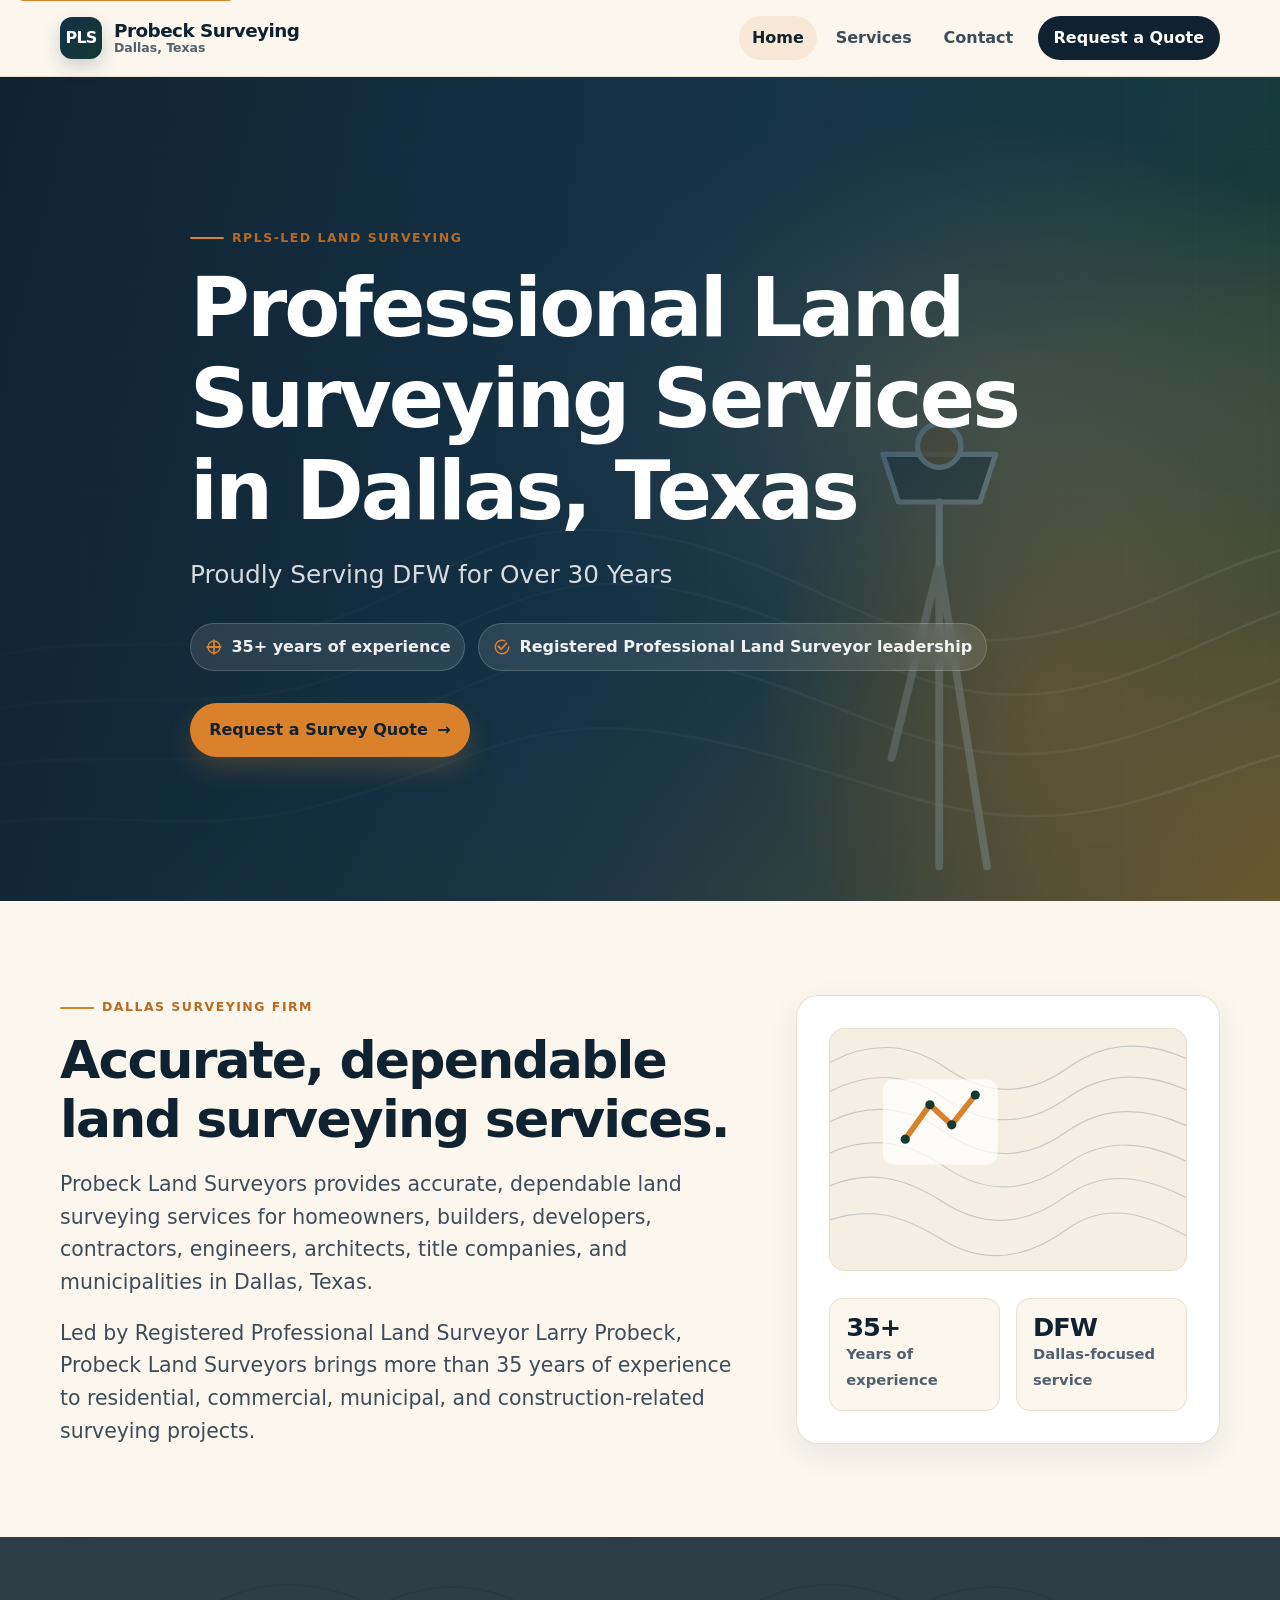
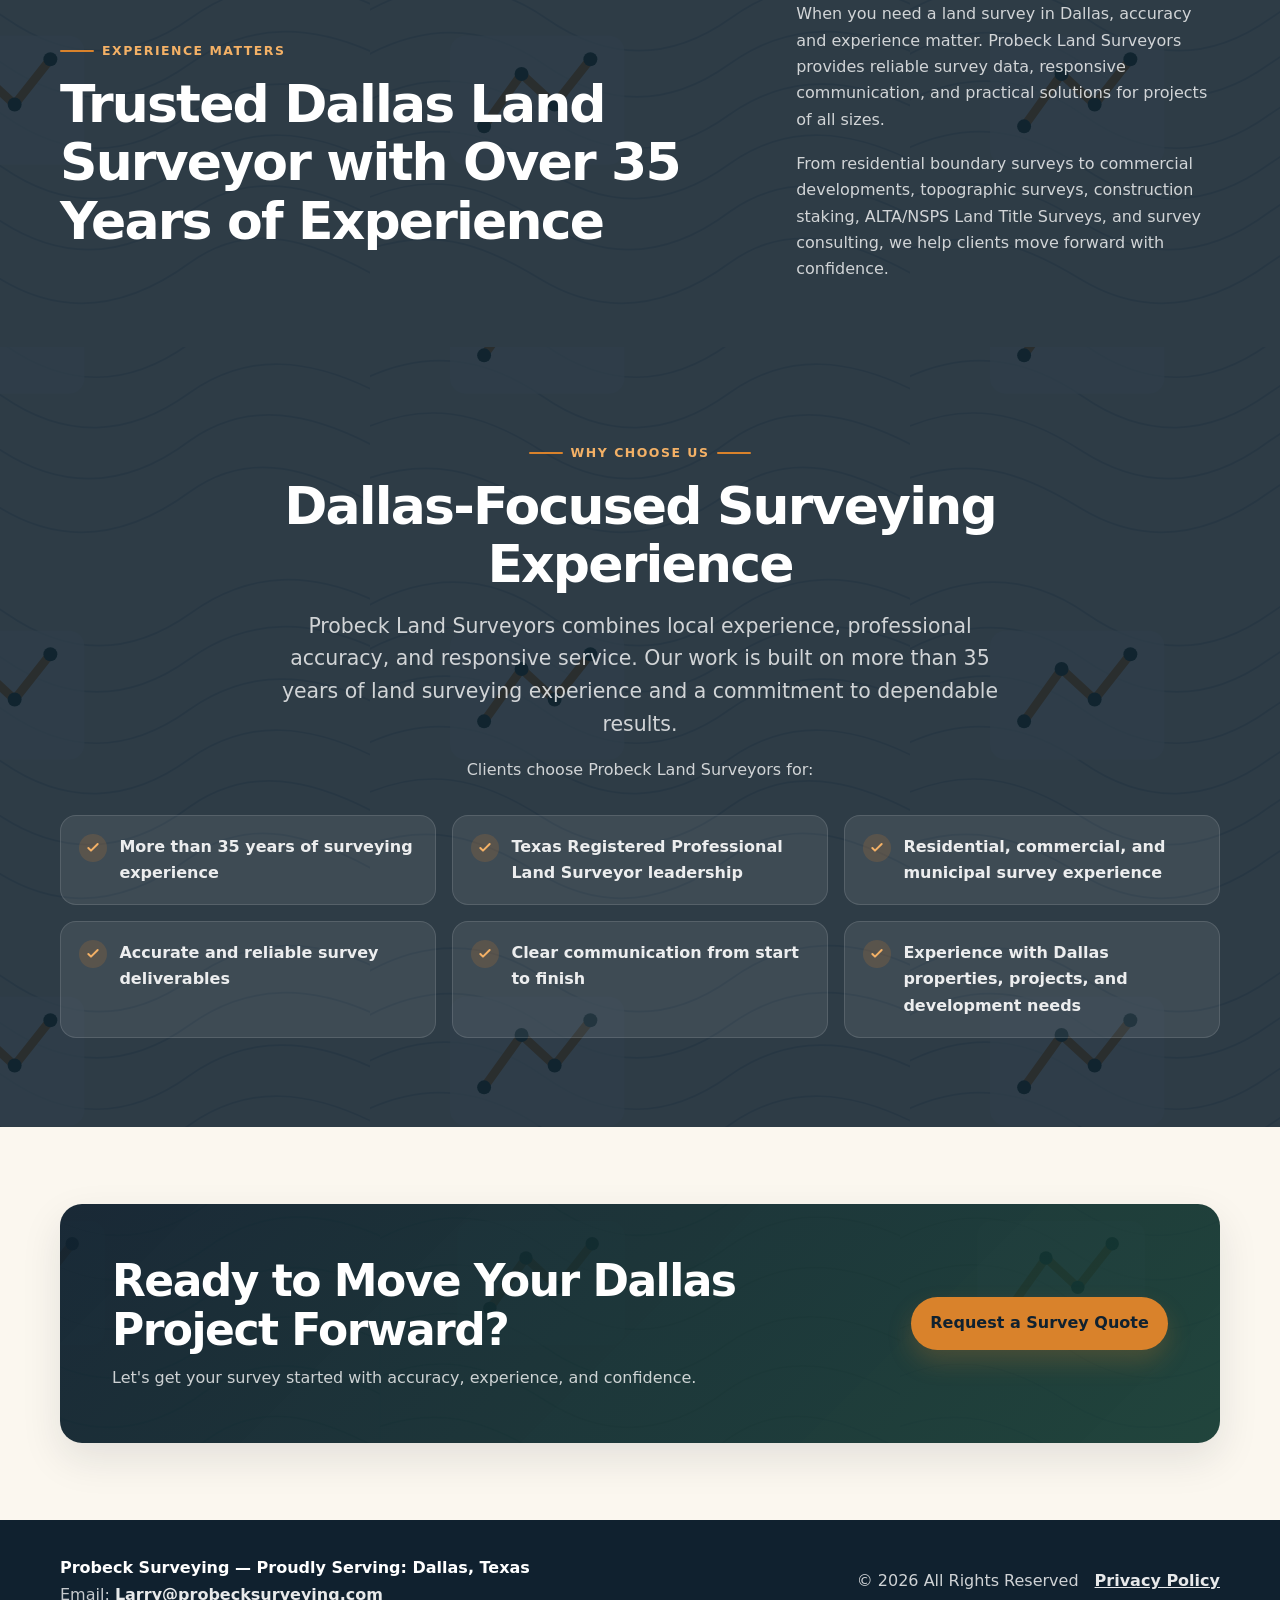
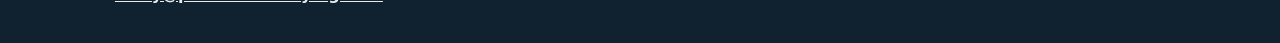
==== index.html @ cc1206b3 "Build Probeck Land Surveyors static site" ====
<!doctype html>
<html lang="en">
<head>
  <meta charset="utf-8">
  <meta name="viewport" content="width=device-width, initial-scale=1">
  <meta name="theme-color" content="#10212f">
  <link rel="stylesheet" href="css/style.css">
  <link rel="icon" href="images/topographic-pattern.svg" type="image/svg+xml">
  <title>Professional Land Surveying Services in Dallas, Texas | Probeck Land Surveyors</title>
  <meta name="description" content="Probeck Land Surveyors provides accurate, dependable land surveying services for homeowners, builders, developers, contractors, engineers, architects, title companies, and municipalities in Dallas, Texas.">
  <meta property="og:title" content="Professional Land Surveying Services in Dallas, Texas | Probeck Land Surveyors">
  <meta property="og:description" content="Probeck Land Surveyors provides accurate, dependable land surveying services for homeowners, builders, developers, contractors, engineers, architects, title companies, and municipalities in Dallas, Texas.">
  <meta property="og:type" content="website">
  <meta property="og:url" content="https://YOUR-DOMAIN.com/">
  <meta property="og:image" content="https://YOUR-DOMAIN.com/images/hero-placeholder.svg">
  <script type="application/ld+json">{
    "@context": "https://schema.org",
    "@type": "ProfessionalService",
    "name": "Probeck Land Surveyors",
    "url": "https://YOUR-DOMAIN.com",
    "email": "Larry@probecksurveying.com",
    "areaServed": "Dallas, TX",
    "address": {
      "@type": "PostalAddress",
      "addressLocality": "Dallas",
      "addressRegion": "TX",
      "addressCountry": "US"
    }
  }</script>
</head>
<body>
<a class="skip-link" href="#main">Skip to main content</a>
<header class="site-header" data-site-header>
  <div class="container header-inner">
    <a class="logo" href="index.html" aria-label="Probeck Land Surveyors home">
      <span class="logo-mark" aria-hidden="true">PLS</span>
      <span class="logo-text">
        <span class="logo-title">Probeck Surveying</span>
        <span class="logo-subtitle">Dallas, Texas</span>
      </span>
    </a>
    <button class="nav-toggle" type="button" aria-label="Toggle navigation" aria-controls="site-nav" aria-expanded="false">
      <span></span><span></span><span></span>
    </button>
    <nav class="site-nav" id="site-nav" aria-label="Primary navigation">
      <ul>
        <li><a aria-current="page" href="index.html">Home</a></li>
        <li><a  href="services.html">Services</a></li>
        <li><a  href="contact.html">Contact</a></li>
        <li><a class="nav-cta" href="contact.html">Request a Quote</a></li>
      </ul>
    </nav>
  </div>
</header>
<main id="main">
  <section class="hero" aria-labelledby="home-hero-title">
    <div class="container hero-content">
      <p class="eyebrow">RPLS-led land surveying</p>
      <h1 id="home-hero-title">Professional Land Surveying Services in Dallas, Texas</h1>
      <p class="lead">Proudly Serving DFW for Over 30 Years</p>
      <div class="trust-row" aria-label="Trust signals">
        <span class="trust-pill"><svg width="18" height="18" viewBox="0 0 24 24" fill="none" aria-hidden="true"><path d="M12 3v18M3 12h18" stroke="currentColor" stroke-width="2.5" stroke-linecap="round"/><circle cx="12" cy="12" r="8" stroke="currentColor" stroke-width="2"/></svg>35+ years of experience</span>
        <span class="trust-pill"><svg width="18" height="18" viewBox="0 0 24 24" fill="none" aria-hidden="true"><path d="M7 11 11 15 18 7" stroke="currentColor" stroke-width="2.5" stroke-linecap="round" stroke-linejoin="round"/><path d="M21 12a9 9 0 1 1-5.3-8.2" stroke="currentColor" stroke-width="2" stroke-linecap="round"/></svg>Registered Professional Land Surveyor leadership</span>
      </div>
      <a class="button" href="contact.html">Request a Survey Quote <span aria-hidden="true">→</span></a>
    </div>
  </section>

  <section class="section" aria-labelledby="intro-title">
    <div class="container intro-grid">
      <div>
        <p class="eyebrow">Dallas surveying firm</p>
        <h2 id="intro-title">Accurate, dependable land surveying services.</h2>
        <div class="lead" style="margin-top: 1.25rem;">
          <p>Probeck Land Surveyors provides accurate, dependable land surveying services for homeowners, builders, developers, contractors, engineers, architects, title companies, and municipalities in Dallas, Texas.</p>
          <p>Led by Registered Professional Land Surveyor Larry Probeck, Probeck Land Surveyors brings more than 35 years of experience to residential, commercial, municipal, and construction-related surveying projects.</p>
        </div>
      </div>
      <aside class="surface-card highlight-card" aria-label="Surveying experience summary">
        <img src="images/topographic-pattern.svg" alt="Abstract topographic survey line placeholder graphic" width="620" height="420">
        <div class="stat-grid">
          <div class="stat"><strong>35+</strong><span>Years of experience</span></div>
          <div class="stat"><strong>DFW</strong><span>Dallas-focused service</span></div>
        </div>
      </aside>
    </div>
  </section>

  <section class="section-tight dark-section" aria-labelledby="trusted-title">
    <div class="container split-grid">
      <div>
        <p class="eyebrow">Experience matters</p>
        <h2 id="trusted-title">Trusted Dallas Land Surveyor with Over 35 Years of Experience</h2>
      </div>
      <div>
        <p>When you need a land survey in Dallas, accuracy and experience matter. Probeck Land Surveyors provides reliable survey data, responsive communication, and practical solutions for projects of all sizes.</p>
        <p>From residential boundary surveys to commercial developments, topographic surveys, construction staking, ALTA/NSPS Land Title Surveys, and survey consulting, we help clients move forward with confidence.</p>
      </div>
    </div>
  </section>

  <section class="section dark-section" aria-labelledby="why-title">
    <div class="container">
      <div class="center text-narrow" style="margin-inline:auto;">
        <p class="eyebrow">Why choose us</p>
        <h2 id="why-title">Dallas-Focused Surveying Experience</h2>
        <p class="lead" style="margin-top: 1rem;">Probeck Land Surveyors combines local experience, professional accuracy, and responsive service. Our work is built on more than 35 years of land surveying experience and a commitment to dependable results.</p>
        <p style="margin-top: 1rem;">Clients choose Probeck Land Surveyors for:</p>
      </div>
      <div class="check-grid" aria-label="Clients choose Probeck Land Surveyors for">
          <div class="check-item"><span class="check-icon" aria-hidden="true"><svg width="16" height="16" viewBox="0 0 24 24" fill="none"><path d="m5 12 4 4L19 6" stroke="currentColor" stroke-width="3" stroke-linecap="round" stroke-linejoin="round"/></svg></span><span>More than 35 years of surveying experience</span></div>
          <div class="check-item"><span class="check-icon" aria-hidden="true"><svg width="16" height="16" viewBox="0 0 24 24" fill="none"><path d="m5 12 4 4L19 6" stroke="currentColor" stroke-width="3" stroke-linecap="round" stroke-linejoin="round"/></svg></span><span>Texas Registered Professional Land Surveyor leadership</span></div>
          <div class="check-item"><span class="check-icon" aria-hidden="true"><svg width="16" height="16" viewBox="0 0 24 24" fill="none"><path d="m5 12 4 4L19 6" stroke="currentColor" stroke-width="3" stroke-linecap="round" stroke-linejoin="round"/></svg></span><span>Residential, commercial, and municipal survey experience</span></div>
          <div class="check-item"><span class="check-icon" aria-hidden="true"><svg width="16" height="16" viewBox="0 0 24 24" fill="none"><path d="m5 12 4 4L19 6" stroke="currentColor" stroke-width="3" stroke-linecap="round" stroke-linejoin="round"/></svg></span><span>Accurate and reliable survey deliverables</span></div>
          <div class="check-item"><span class="check-icon" aria-hidden="true"><svg width="16" height="16" viewBox="0 0 24 24" fill="none"><path d="m5 12 4 4L19 6" stroke="currentColor" stroke-width="3" stroke-linecap="round" stroke-linejoin="round"/></svg></span><span>Clear communication from start to finish</span></div>
          <div class="check-item"><span class="check-icon" aria-hidden="true"><svg width="16" height="16" viewBox="0 0 24 24" fill="none"><path d="m5 12 4 4L19 6" stroke="currentColor" stroke-width="3" stroke-linecap="round" stroke-linejoin="round"/></svg></span><span>Experience with Dallas properties, projects, and development needs</span></div>
      </div>
    </div>
  </section>

  <section class="container" aria-labelledby="cta-heading">
  <div class="cta-band">
    <div>
      <h2 id="cta-heading">Ready to Move Your Dallas Project Forward?</h2>
      <p>Let's get your survey started with accuracy, experience, and confidence.</p>
    </div>
    <a class="button" href="contact.html">Request a Survey Quote</a>
  </div>
</section>
</main>
<footer class="site-footer">
  <div class="container footer-inner">
    <div>
      <div class="footer-brand">Probeck Surveying — Proudly Serving: Dallas, Texas</div>
      <p>Email: <a href="mailto:Larry@probecksurveying.com">Larry@probecksurveying.com</a></p>
    </div>
    <div class="footer-links">
      <span>© 2026 All Rights Reserved</span>
      <a href="privacy-policy.html">Privacy Policy</a>
    </div>
  </div>
</footer>
<script src="js/main.js" defer></script>
</body>
</html>
---- css/style.css ----
/* Probeck Land Surveyors - static site styles */
:root {
  --color-navy-950: #10212f;
  --color-navy-900: #123047;
  --color-navy-800: #173f5f;
  --color-green-900: #143a32;
  --color-amber-500: #d9822b;
  --color-amber-600: #b96a1f;
  --color-cream-50: #fbf7ef;
  --color-cream-100: #f5efe3;
  --color-sand-200: #e6dccb;
  --color-slate-900: #1f2933;
  --color-slate-700: #3e4c59;
  --color-slate-600: #52606d;
  --color-slate-100: #f3f4f6;
  --color-white: #ffffff;
  --color-success: #176b4d;
  --color-error: #b42318;
  --shadow-soft: 0 16px 40px rgba(16, 33, 47, 0.10);
  --shadow-card: 0 10px 30px rgba(16, 33, 47, 0.08);
  --radius-sm: 8px;
  --radius-md: 14px;
  --radius-lg: 22px;
  --container: 1160px;
  --header-height: 76px;
}

* { box-sizing: border-box; }
html { scroll-behavior: smooth; }
body {
  margin: 0;
  font-family: ui-sans-serif, system-ui, -apple-system, BlinkMacSystemFont, "Segoe UI", Roboto, Helvetica, Arial, sans-serif;
  color: var(--color-slate-900);
  background: var(--color-cream-50);
  line-height: 1.65;
  font-size: 16px;
  text-rendering: optimizeLegibility;
  -webkit-font-smoothing: antialiased;
}

img, svg { max-width: 100%; height: auto; }
a { color: inherit; }
a:hover { color: var(--color-amber-600); }
:focus-visible {
  outline: 3px solid rgba(217, 130, 43, 0.65);
  outline-offset: 3px;
}
.skip-link {
  position: absolute;
  top: -48px;
  left: 1rem;
  z-index: 1000;
  background: var(--color-amber-500);
  color: var(--color-navy-950);
  padding: .7rem 1rem;
  border-radius: var(--radius-sm);
  font-weight: 800;
}
.skip-link:focus { top: 1rem; }

.container {
  width: min(100% - 2rem, var(--container));
  margin-inline: auto;
}
.section { padding: clamp(3.75rem, 7vw, 6.25rem) 0; }
.section-tight { padding: clamp(2.5rem, 5vw, 4rem) 0; }
.eyebrow {
  display: inline-flex;
  gap: .5rem;
  align-items: center;
  color: var(--color-amber-600);
  font-size: .78rem;
  font-weight: 800;
  text-transform: uppercase;
  letter-spacing: .12em;
  margin: 0 0 .85rem;
}
.eyebrow::before {
  content: "";
  width: 34px;
  height: 2px;
  background: var(--color-amber-500);
  border-radius: 99px;
}
h1, h2, h3, h4 {
  margin: 0;
  color: var(--color-navy-950);
  line-height: 1.12;
  letter-spacing: -0.035em;
}
h1 { font-size: clamp(2.55rem, 7vw, 5.1rem); }
h2 { font-size: clamp(2rem, 4.2vw, 3.25rem); }
h3 { font-size: clamp(1.3rem, 2vw, 1.65rem); letter-spacing: -0.02em; }
p { margin: 0; color: var(--color-slate-700); }
p + p { margin-top: 1.1rem; }
.lead {
  font-size: clamp(1.05rem, 2vw, 1.28rem);
  line-height: 1.6;
  color: var(--color-slate-700);
}
.text-narrow { max-width: 760px; }
.center { text-align: center; }
.center .eyebrow { justify-content: center; }
.center .eyebrow::after { content: ""; width: 34px; height: 2px; background: var(--color-amber-500); border-radius: 99px; }

.site-header {
  position: sticky;
  top: 0;
  z-index: 50;
  min-height: var(--header-height);
  background: rgba(251, 247, 239, 0.92);
  backdrop-filter: blur(14px);
  border-bottom: 1px solid rgba(230, 220, 203, 0.88);
}
.header-inner {
  min-height: var(--header-height);
  display: flex;
  align-items: center;
  justify-content: space-between;
  gap: 1rem;
}
.logo {
  display: inline-flex;
  align-items: center;
  gap: .75rem;
  text-decoration: none;
  min-width: 0;
}
.logo-mark {
  width: 42px;
  height: 42px;
  display: grid;
  place-items: center;
  border-radius: 12px;
  color: var(--color-white);
  background: linear-gradient(135deg, var(--color-navy-900), var(--color-green-900));
  box-shadow: 0 8px 18px rgba(16, 33, 47, .18);
  font-weight: 900;
  letter-spacing: -.05em;
}
.logo-text {
  display: grid;
  line-height: 1.1;
}
.logo-title {
  color: var(--color-navy-950);
  font-weight: 900;
  letter-spacing: -.03em;
  font-size: clamp(1rem, 2vw, 1.15rem);
}
.logo-subtitle {
  color: var(--color-slate-600);
  font-size: .78rem;
  font-weight: 650;
}
.nav-toggle {
  display: none;
  width: 46px;
  height: 46px;
  border: 1px solid var(--color-sand-200);
  border-radius: 12px;
  background: var(--color-white);
  color: var(--color-navy-950);
  cursor: pointer;
}
.nav-toggle span {
  display: block;
  width: 20px;
  height: 2px;
  margin: 5px auto;
  background: currentColor;
  border-radius: 99px;
  transition: transform .2s ease, opacity .2s ease;
}
.nav-toggle[aria-expanded="true"] span:nth-child(1) { transform: translateY(7px) rotate(45deg); }
.nav-toggle[aria-expanded="true"] span:nth-child(2) { opacity: 0; }
.nav-toggle[aria-expanded="true"] span:nth-child(3) { transform: translateY(-7px) rotate(-45deg); }
.site-nav ul {
  list-style: none;
  display: flex;
  align-items: center;
  gap: .35rem;
  padding: 0;
  margin: 0;
}
.site-nav a {
  display: inline-flex;
  align-items: center;
  min-height: 42px;
  padding: .55rem .82rem;
  border-radius: 999px;
  color: var(--color-slate-700);
  font-weight: 750;
  text-decoration: none;
  transition: color .18s ease, background .18s ease, transform .18s ease;
}
.site-nav a:hover, .site-nav a[aria-current="page"] {
  color: var(--color-navy-950);
  background: rgba(217, 130, 43, .12);
}
.site-nav .nav-cta {
  margin-left: .35rem;
  background: var(--color-navy-950);
  color: var(--color-white);
  padding-inline: 1rem;
}
.site-nav .nav-cta:hover { background: var(--color-amber-500); color: var(--color-navy-950); }

.hero {
  position: relative;
  overflow: hidden;
  min-height: calc(100svh - var(--header-height));
  display: grid;
  align-items: center;
  color: var(--color-white);
  background:
    linear-gradient(105deg, rgba(16, 33, 47, .96) 0%, rgba(18, 48, 71, .88) 50%, rgba(20, 58, 50, .55) 100%),
    url('../images/hero-placeholder.svg') center/cover no-repeat;
}
.hero::after {
  content: "";
  position: absolute;
  inset: auto -8% -16% auto;
  width: min(52vw, 740px);
  aspect-ratio: 1;
  border-radius: 50%;
  background: radial-gradient(circle, rgba(217, 130, 43, .25), transparent 62%);
  pointer-events: none;
}
.hero-content {
  position: relative;
  z-index: 1;
  padding: clamp(4.5rem, 9vw, 8rem) 0;
  max-width: 900px;
}
.hero h1 { color: var(--color-white); max-width: 850px; }
.hero .lead {
  color: rgba(255,255,255,.83);
  font-size: clamp(1.2rem, 2.7vw, 1.55rem);
  margin-top: 1.2rem;
  max-width: 670px;
}
.trust-row {
  display: flex;
  flex-wrap: wrap;
  gap: .8rem;
  margin: 1.75rem 0 2rem;
}
.trust-pill {
  display: inline-flex;
  align-items: center;
  gap: .55rem;
  padding: .62rem .85rem;
  border-radius: 999px;
  background: rgba(255,255,255,.1);
  border: 1px solid rgba(255,255,255,.18);
  color: rgba(255,255,255,.92);
  font-weight: 800;
  backdrop-filter: blur(8px);
}
.trust-pill svg { flex: 0 0 auto; color: var(--color-amber-500); }

.button {
  display: inline-flex;
  align-items: center;
  justify-content: center;
  gap: .6rem;
  min-height: 48px;
  border: 0;
  border-radius: 999px;
  padding: .85rem 1.2rem;
  background: var(--color-amber-500);
  color: var(--color-navy-950);
  font-weight: 900;
  text-decoration: none;
  cursor: pointer;
  box-shadow: 0 12px 24px rgba(217, 130, 43, .22);
  transition: transform .18s ease, box-shadow .18s ease, background .18s ease;
}
.button:hover {
  color: var(--color-navy-950);
  background: #e99b45;
  transform: translateY(-1px);
  box-shadow: 0 16px 34px rgba(217, 130, 43, .28);
}
.button-secondary {
  background: var(--color-white);
  color: var(--color-navy-950);
  box-shadow: var(--shadow-card);
}
.button-secondary:hover { background: var(--color-cream-100); }
.button-full { width: 100%; }

.intro-grid, .split-grid {
  display: grid;
  grid-template-columns: minmax(0, .92fr) minmax(280px, .58fr);
  gap: clamp(2rem, 5vw, 4.5rem);
  align-items: center;
}
.surface-card {
  background: var(--color-white);
  border: 1px solid rgba(230, 220, 203, .88);
  border-radius: var(--radius-lg);
  box-shadow: var(--shadow-card);
}
.highlight-card {
  padding: clamp(1.35rem, 3vw, 2rem);
}
.highlight-card img {
  width: 100%;
  border-radius: 16px;
  border: 1px solid rgba(230, 220, 203, .9);
  background: var(--color-cream-100);
}
.stat-grid {
  display: grid;
  grid-template-columns: repeat(2, 1fr);
  gap: 1rem;
  margin-top: 1.2rem;
}
.stat {
  padding: 1rem;
  border-radius: 14px;
  background: var(--color-cream-50);
  border: 1px solid rgba(230, 220, 203, .78);
}
.stat strong {
  display: block;
  color: var(--color-navy-950);
  font-size: 1.6rem;
  line-height: 1;
  letter-spacing: -.04em;
}
.stat span { color: var(--color-slate-600); font-size: .92rem; font-weight: 700; }

.dark-section {
  background: var(--color-navy-950);
  color: var(--color-white);
  position: relative;
  overflow: hidden;
}
.dark-section::before {
  content: "";
  position: absolute;
  inset: 0;
  background: url('../images/topographic-pattern.svg') center/540px repeat;
  opacity: .13;
  pointer-events: none;
}
.dark-section .container { position: relative; z-index: 1; }
.dark-section h2, .dark-section h3 { color: var(--color-white); }
.dark-section p { color: rgba(255,255,255,.78); }
.dark-section .eyebrow { color: #f4b166; }

.check-grid {
  display: grid;
  grid-template-columns: repeat(3, 1fr);
  gap: 1rem;
  margin-top: 2rem;
}
.check-item {
  display: flex;
  gap: .8rem;
  align-items: flex-start;
  padding: 1.1rem;
  border-radius: 16px;
  background: rgba(255,255,255,.08);
  border: 1px solid rgba(255,255,255,.12);
  color: rgba(255,255,255,.9);
  font-weight: 750;
}
.check-icon {
  flex: 0 0 auto;
  display: grid;
  place-items: center;
  width: 28px;
  height: 28px;
  border-radius: 50%;
  background: rgba(217,130,43,.18);
  color: #f4b166;
}

.page-hero {
  padding: clamp(4.5rem, 8vw, 7rem) 0 clamp(3rem, 6vw, 5rem);
  background:
    linear-gradient(115deg, rgba(16,33,47,.96), rgba(18,63,95,.88)),
    url('../images/topographic-pattern.svg') center/580px repeat;
  color: var(--color-white);
}
.page-hero h1 { color: var(--color-white); max-width: 850px; }
.page-hero .lead { color: rgba(255,255,255,.82); margin-top: 1rem; max-width: 760px; }

.cards-grid {
  display: grid;
  grid-template-columns: repeat(3, 1fr);
  gap: clamp(1rem, 2vw, 1.4rem);
  margin-top: 2rem;
}
.service-card {
  padding: clamp(1.25rem, 2.5vw, 1.75rem);
  transition: transform .18s ease, box-shadow .18s ease, border-color .18s ease;
}
.service-card:hover {
  transform: translateY(-4px);
  box-shadow: var(--shadow-soft);
  border-color: rgba(217, 130, 43, .45);
}
.icon-box {
  width: 52px;
  height: 52px;
  display: grid;
  place-items: center;
  border-radius: 16px;
  color: var(--color-amber-600);
  background: rgba(217, 130, 43, .12);
  margin-bottom: 1.1rem;
}
.service-card ul {
  padding: 0;
  margin: 1rem 0 0;
  list-style: none;
  display: grid;
  gap: .62rem;
}
.service-card li {
  display: flex;
  gap: .55rem;
  color: var(--color-slate-700);
  line-height: 1.45;
}
.service-card li::before {
  content: "";
  width: .42rem;
  height: .42rem;
  border-radius: 50%;
  background: var(--color-amber-500);
  flex: 0 0 auto;
  margin-top: .55rem;
}
.closing-line {
  margin-top: 1.6rem;
  padding: 1.15rem 1.3rem;
  border-left: 4px solid var(--color-amber-500);
  border-radius: 0 var(--radius-md) var(--radius-md) 0;
  background: var(--color-white);
  box-shadow: var(--shadow-card);
  font-weight: 750;
}

.contact-grid {
  display: grid;
  grid-template-columns: minmax(260px, .7fr) minmax(0, 1fr);
  gap: clamp(1.4rem, 4vw, 3rem);
  align-items: start;
}
.info-list {
  display: grid;
  gap: 1rem;
  margin-top: 1.35rem;
}
.info-item {
  padding: 1.1rem;
  border-radius: 16px;
  background: var(--color-white);
  border: 1px solid rgba(230, 220, 203, .9);
  box-shadow: var(--shadow-card);
}
.info-item h3 { font-size: 1.05rem; margin-bottom: .35rem; }
.info-item a { color: var(--color-navy-800); font-weight: 800; }
.hours-list { list-style: none; padding: 0; margin: .3rem 0 0; color: var(--color-slate-700); }
.hours-list li + li { margin-top: .3rem; }

.contact-form {
  padding: clamp(1.25rem, 3vw, 2rem);
}
.form-grid {
  display: grid;
  grid-template-columns: repeat(2, 1fr);
  gap: 1rem;
}
.form-field { display: grid; gap: .4rem; }
.form-field-full { grid-column: 1 / -1; }
label { color: var(--color-navy-950); font-weight: 850; }
.required { color: var(--color-error); }
input, select, textarea {
  width: 100%;
  border: 1px solid #cfc5b5;
  border-radius: 12px;
  background: #fffefa;
  color: var(--color-slate-900);
  font: inherit;
  padding: .78rem .85rem;
  transition: border-color .18s ease, box-shadow .18s ease, background .18s ease;
}
textarea { min-height: 150px; resize: vertical; }
input:focus, select:focus, textarea:focus {
  outline: none;
  border-color: var(--color-amber-500);
  box-shadow: 0 0 0 4px rgba(217, 130, 43, .18);
  background: var(--color-white);
}
.field-error {
  min-height: 1.1rem;
  color: var(--color-error);
  font-size: .9rem;
  font-weight: 750;
}
input[aria-invalid="true"], select[aria-invalid="true"], textarea[aria-invalid="true"] {
  border-color: var(--color-error);
}
.form-actions {
  display: grid;
  gap: .8rem;
  margin-top: 1rem;
}
.form-status {
  border-radius: 12px;
  padding: .85rem 1rem;
  display: none;
  font-weight: 750;
}
.form-status.is-visible { display: block; }
.form-status.success {
  color: var(--color-success);
  background: rgba(23, 107, 77, .1);
  border: 1px solid rgba(23, 107, 77, .25);
}
.form-status.error {
  color: var(--color-error);
  background: rgba(180, 35, 24, .08);
  border: 1px solid rgba(180, 35, 24, .22);
}
.form-note { font-size: .93rem; color: var(--color-slate-600); }

.cta-band {
  margin: clamp(3rem, 6vw, 5rem) auto 0;
  padding: clamp(2rem, 5vw, 3.25rem);
  border-radius: var(--radius-lg);
  background:
    linear-gradient(135deg, rgba(16,33,47,.96), rgba(20,58,50,.94)),
    url('../images/topographic-pattern.svg') center/520px repeat;
  color: var(--color-white);
  display: grid;
  grid-template-columns: minmax(0, 1fr) auto;
  gap: 1.5rem;
  align-items: center;
  box-shadow: var(--shadow-soft);
}
.cta-band h2 { color: var(--color-white); font-size: clamp(1.8rem, 3.7vw, 2.75rem); }
.cta-band p { color: rgba(255,255,255,.78); margin-top: .65rem; }

.site-footer {
  margin-top: clamp(3rem, 6vw, 5rem);
  padding: 2.2rem 0;
  background: var(--color-navy-950);
  color: rgba(255,255,255,.8);
}
.footer-inner {
  display: grid;
  grid-template-columns: 1fr auto;
  gap: 1rem 2rem;
  align-items: center;
}
.footer-brand { font-weight: 900; color: var(--color-white); }
.site-footer p { color: rgba(255,255,255,.76); }
.site-footer a { color: rgba(255,255,255,.9); font-weight: 800; }
.footer-links { display: flex; gap: 1rem; flex-wrap: wrap; justify-content: flex-end; }

.privacy-content {
  max-width: 860px;
}
.privacy-content h2 { margin-top: 2.2rem; font-size: clamp(1.5rem, 3vw, 2rem); }
.privacy-content ul { color: var(--color-slate-700); }
.template-notice {
  padding: 1rem 1.2rem;
  border-radius: var(--radius-md);
  background: rgba(217, 130, 43, .12);
  border: 1px solid rgba(217, 130, 43, .28);
  color: var(--color-navy-950);
  font-weight: 800;
  margin-bottom: 1.5rem;
}

@media (max-width: 900px) {
  :root { --header-height: 68px; }
  .nav-toggle { display: inline-block; }
  .site-nav {
    position: absolute;
    left: 1rem;
    right: 1rem;
    top: calc(100% + .6rem);
    display: none;
    padding: .8rem;
    background: var(--color-white);
    border: 1px solid var(--color-sand-200);
    border-radius: 18px;
    box-shadow: var(--shadow-soft);
  }
  .site-nav.is-open { display: block; }
  .site-nav ul { align-items: stretch; flex-direction: column; gap: .25rem; }
  .site-nav a { width: 100%; justify-content: space-between; border-radius: 12px; }
  .site-nav .nav-cta { margin-left: 0; justify-content: center; }
  .intro-grid, .split-grid, .contact-grid { grid-template-columns: 1fr; }
  .check-grid, .cards-grid { grid-template-columns: repeat(2, 1fr); }
  .cta-band { grid-template-columns: 1fr; }
  .cta-band .button { justify-self: start; }
}

@media (max-width: 640px) {
  .container { width: min(100% - 1.25rem, var(--container)); }
  .logo-mark { width: 38px; height: 38px; }
  .logo-subtitle { display: none; }
  .hero { min-height: auto; }
  .trust-row { gap: .55rem; }
  .trust-pill { width: 100%; justify-content: flex-start; }
  .check-grid, .cards-grid, .form-grid, .stat-grid { grid-template-columns: 1fr; }
  .cta-band .button, .hero .button { width: 100%; }
  .footer-inner { grid-template-columns: 1fr; }
  .footer-links { justify-content: flex-start; }
}

@media (prefers-reduced-motion: reduce) {
  *, *::before, *::after {
    animation-duration: .01ms !important;
    animation-iteration-count: 1 !important;
    scroll-behavior: auto !important;
    transition-duration: .01ms !important;
  }
}
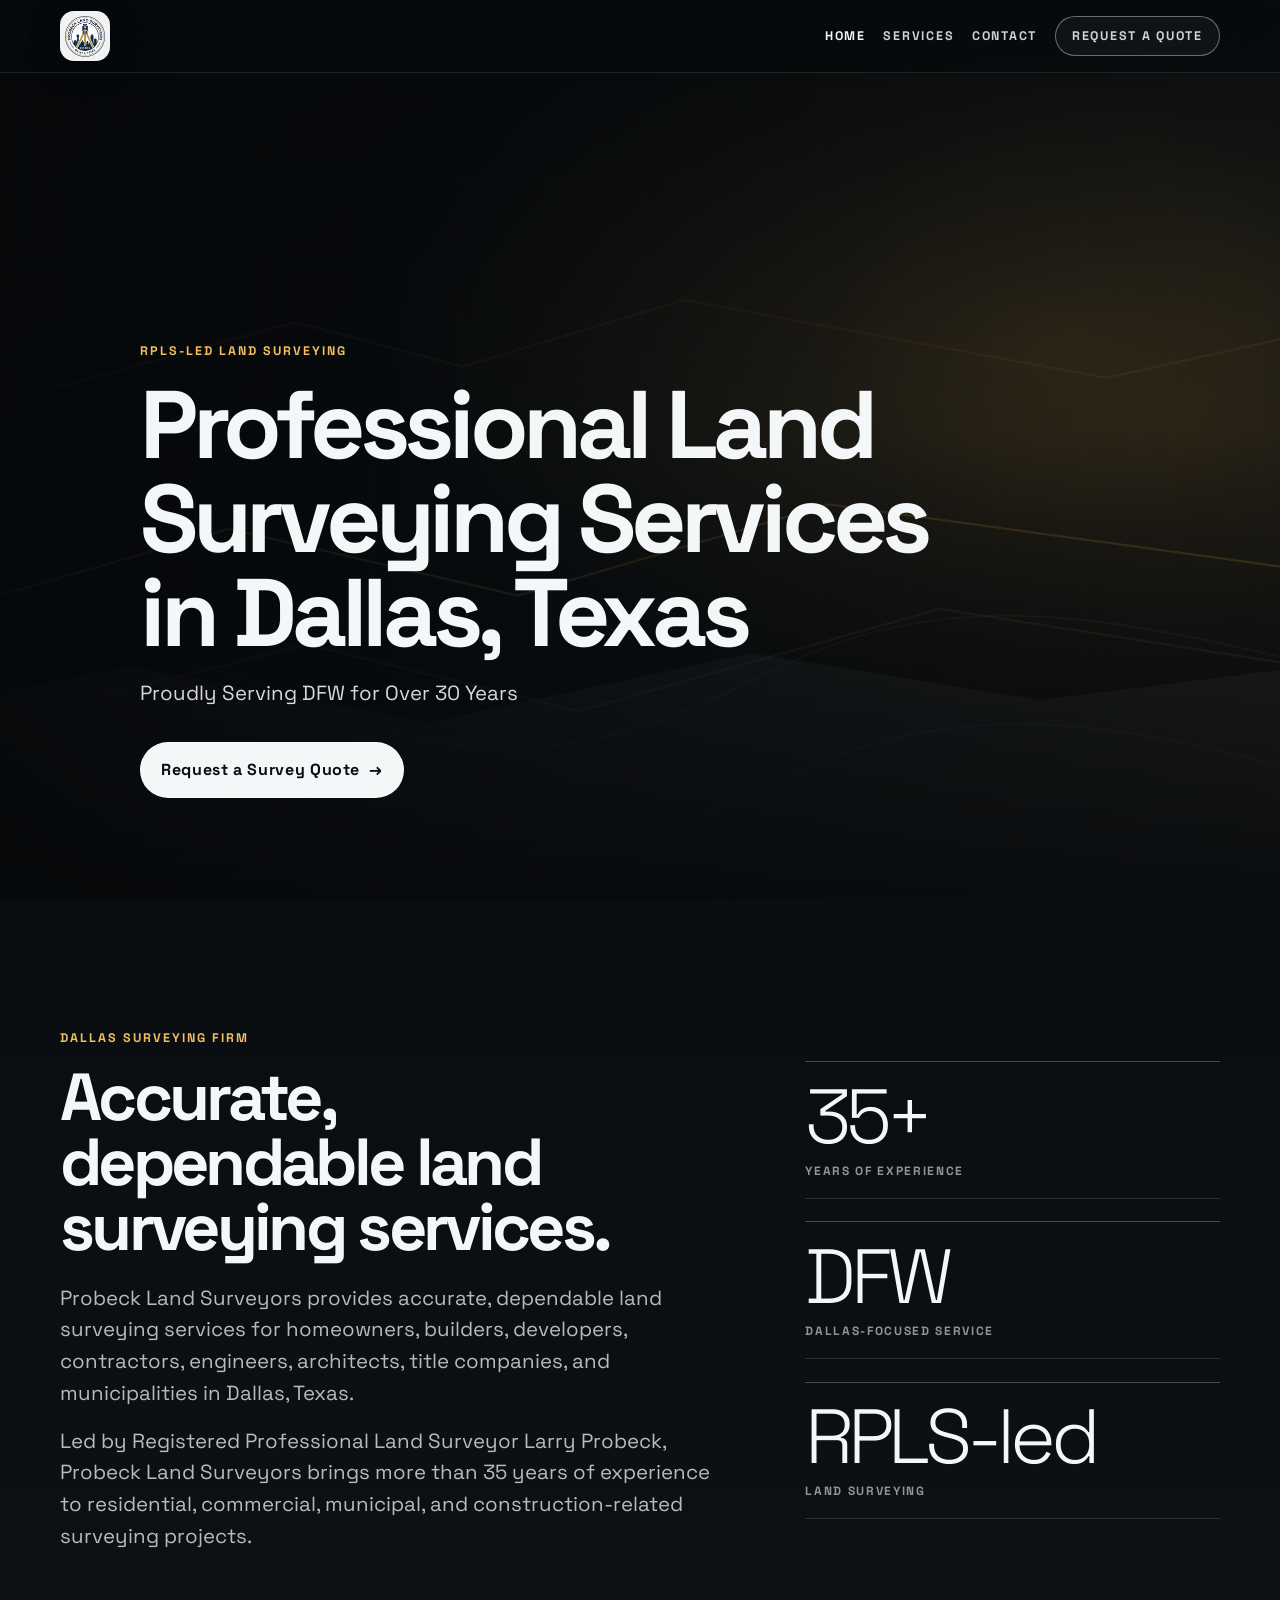
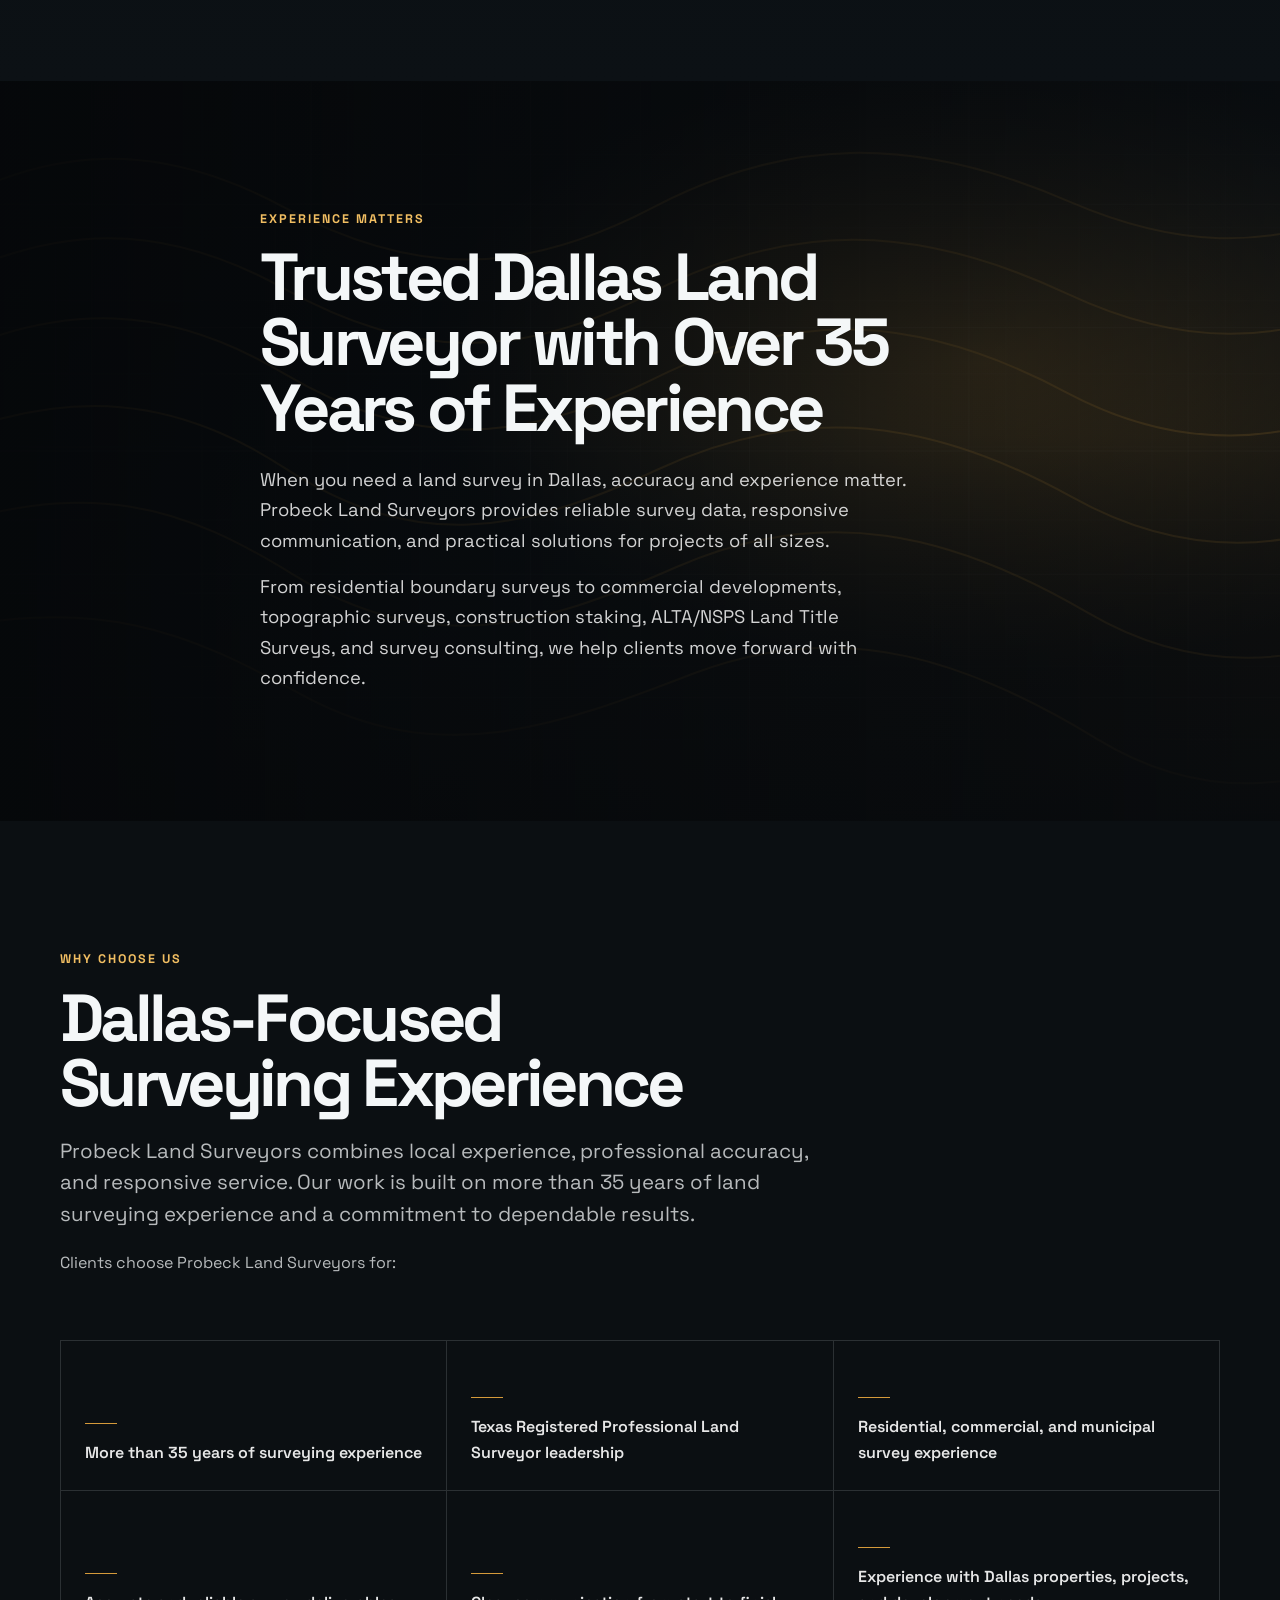
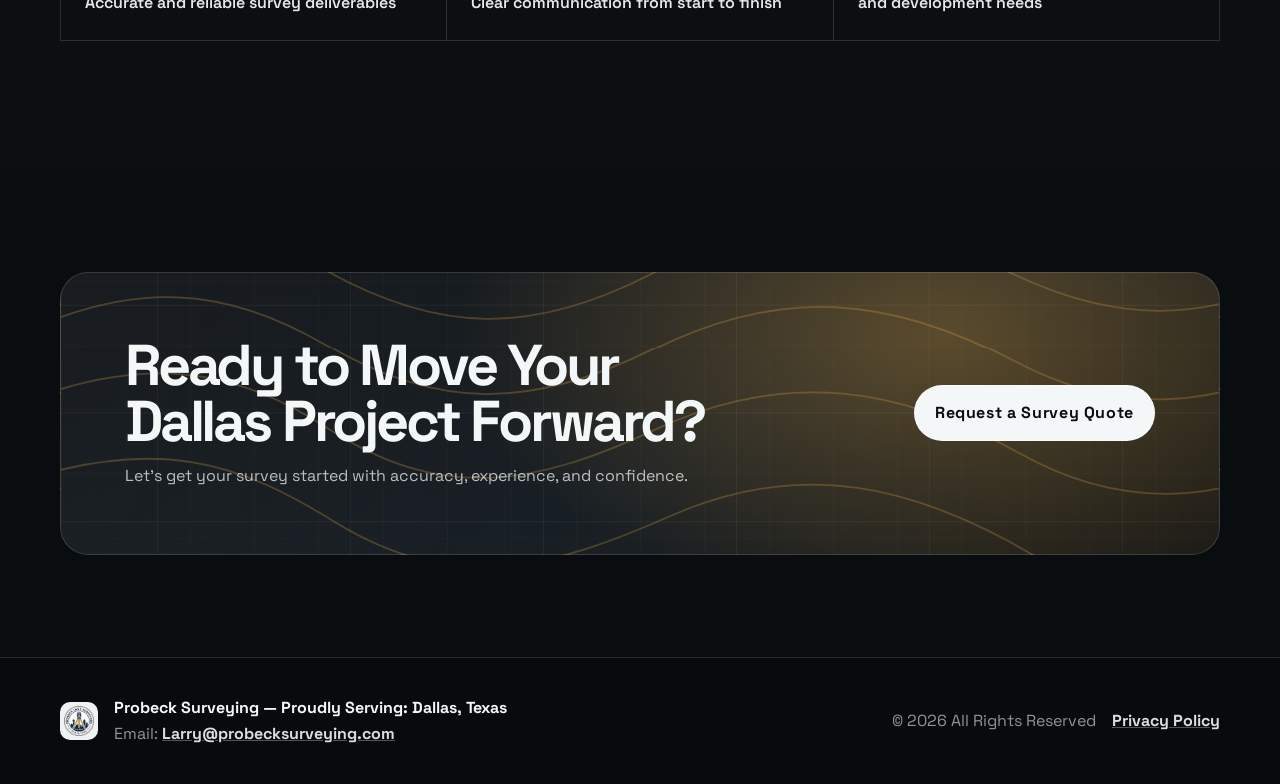
==== commit 1ff915a0: "Redesign: dark cinematic theme and imagery assets" ====
--- a/index.html
+++ b/index.html
@@ -4,20 +4,24 @@
   <meta charset="utf-8">
   <meta name="viewport" content="width=device-width, initial-scale=1">
   <meta name="theme-color" content="#10212f">
+  <link rel="preconnect" href="https://fonts.googleapis.com">
+  <link rel="preconnect" href="https://fonts.gstatic.com" crossorigin>
+  <link href="https://fonts.googleapis.com/css2?family=Space+Grotesk:wght@300;400;500;600;700&display=swap" rel="stylesheet">
   <link rel="stylesheet" href="css/style.css">
-  <link rel="icon" href="images/topographic-pattern.svg" type="image/svg+xml">
+  <link rel="icon" href="images/favicon-32x32.png" sizes="32x32" type="image/png">
+  <link rel="apple-touch-icon" href="images/apple-touch-icon.png">
   <title>Professional Land Surveying Services in Dallas, Texas | Probeck Land Surveyors</title>
   <meta name="description" content="Probeck Land Surveyors provides accurate, dependable land surveying services for homeowners, builders, developers, contractors, engineers, architects, title companies, and municipalities in Dallas, Texas.">
   <meta property="og:title" content="Professional Land Surveying Services in Dallas, Texas | Probeck Land Surveyors">
   <meta property="og:description" content="Probeck Land Surveyors provides accurate, dependable land surveying services for homeowners, builders, developers, contractors, engineers, architects, title companies, and municipalities in Dallas, Texas.">
   <meta property="og:type" content="website">
-  <meta property="og:url" content="https://YOUR-DOMAIN.com/">
-  <meta property="og:image" content="https://YOUR-DOMAIN.com/images/hero-placeholder.svg">
+  <meta property="og:url" content="https://www.probecksurveying.com/">
+  <meta property="og:image" content="https://www.probecksurveying.com/images/og-image.png">
   <script type="application/ld+json">{
     "@context": "https://schema.org",
     "@type": "ProfessionalService",
     "name": "Probeck Land Surveyors",
-    "url": "https://YOUR-DOMAIN.com",
+    "url": "https://www.probecksurveying.com",
     "email": "Larry@probecksurveying.com",
     "areaServed": "Dallas, TX",
     "address": {
@@ -33,11 +37,10 @@
 <header class="site-header" data-site-header>
   <div class="container header-inner">
     <a class="logo" href="index.html" aria-label="Probeck Land Surveyors home">
-      <span class="logo-mark" aria-hidden="true">PLS</span>
-      <span class="logo-text">
-        <span class="logo-title">Probeck Surveying</span>
-        <span class="logo-subtitle">Dallas, Texas</span>
-      </span>
+      <span class="logo-chip"><img src="images/logo-site.png" alt="Probeck Land Surveyors logo" width="80" height="80"></span>
+      <span class="sr-only">PLS</span>
+      <span class="sr-only">Probeck Surveying</span>
+      <span class="sr-only">Dallas, Texas</span>
     </a>
     <button class="nav-toggle" type="button" aria-label="Toggle navigation" aria-controls="site-nav" aria-expanded="false">
       <span></span><span></span><span></span>
@@ -53,72 +56,65 @@
   </div>
 </header>
 <main id="main">
-  <section class="hero" aria-labelledby="home-hero-title">
-    <div class="container hero-content">
+  <section class="hero cinematic-hero" aria-labelledby="home-hero-title">
+    <div class="hero-media" aria-hidden="true"></div>
+    <div class="container hero-content" data-reveal>
       <p class="eyebrow">RPLS-led land surveying</p>
       <h1 id="home-hero-title">Professional Land Surveying Services in Dallas, Texas</h1>
       <p class="lead">Proudly Serving DFW for Over 30 Years</p>
-      <div class="trust-row" aria-label="Trust signals">
-        <span class="trust-pill"><svg width="18" height="18" viewBox="0 0 24 24" fill="none" aria-hidden="true"><path d="M12 3v18M3 12h18" stroke="currentColor" stroke-width="2.5" stroke-linecap="round"/><circle cx="12" cy="12" r="8" stroke="currentColor" stroke-width="2"/></svg>35+ years of experience</span>
-        <span class="trust-pill"><svg width="18" height="18" viewBox="0 0 24 24" fill="none" aria-hidden="true"><path d="M7 11 11 15 18 7" stroke="currentColor" stroke-width="2.5" stroke-linecap="round" stroke-linejoin="round"/><path d="M21 12a9 9 0 1 1-5.3-8.2" stroke="currentColor" stroke-width="2" stroke-linecap="round"/></svg>Registered Professional Land Surveyor leadership</span>
-      </div>
+      <span class="sr-only">35+ years of experience</span>
+      <span class="sr-only">Registered Professional Land Surveyor leadership</span>
       <a class="button" href="contact.html">Request a Survey Quote <span aria-hidden="true">→</span></a>
     </div>
   </section>
 
-  <section class="section" aria-labelledby="intro-title">
-    <div class="container intro-grid">
+  <section class="section intro-section" aria-labelledby="intro-title">
+    <div class="container intro-grid" data-reveal>
       <div>
         <p class="eyebrow">Dallas surveying firm</p>
         <h2 id="intro-title">Accurate, dependable land surveying services.</h2>
-        <div class="lead" style="margin-top: 1.25rem;">
+        <div class="lead intro-copy">
           <p>Probeck Land Surveyors provides accurate, dependable land surveying services for homeowners, builders, developers, contractors, engineers, architects, title companies, and municipalities in Dallas, Texas.</p>
           <p>Led by Registered Professional Land Surveyor Larry Probeck, Probeck Land Surveyors brings more than 35 years of experience to residential, commercial, municipal, and construction-related surveying projects.</p>
         </div>
       </div>
-      <aside class="surface-card highlight-card" aria-label="Surveying experience summary">
-        <img src="images/topographic-pattern.svg" alt="Abstract topographic survey line placeholder graphic" width="620" height="420">
-        <div class="stat-grid">
-          <div class="stat"><strong>35+</strong><span>Years of experience</span></div>
-          <div class="stat"><strong>DFW</strong><span>Dallas-focused service</span></div>
-        </div>
+      <aside class="stat-grid" aria-label="Surveying experience summary">
+        <div class="stat"><strong>35+</strong><span>Years of experience</span></div>
+        <div class="stat"><strong>DFW</strong><span>Dallas-focused service</span></div>
+        <div class="stat" aria-label="RPLS-led land surveying"><strong class="stat-generated" data-stat="RPLS-led" aria-hidden="true"></strong><span class="stat-generated" data-stat="land surveying" aria-hidden="true"></span></div>
       </aside>
     </div>
   </section>
 
-  <section class="section-tight dark-section" aria-labelledby="trusted-title">
-    <div class="container split-grid">
-      <div>
-        <p class="eyebrow">Experience matters</p>
-        <h2 id="trusted-title">Trusted Dallas Land Surveyor with Over 35 Years of Experience</h2>
+  <section class="image-band trusted-band" aria-labelledby="trusted-title">
+    <div class="container image-band-content" data-reveal>
+      <p class="eyebrow">Experience matters</p>
+      <h2 id="trusted-title">Trusted Dallas Land Surveyor with Over 35 Years of Experience</h2>
+      <p>When you need a land survey in Dallas, accuracy and experience matter. Probeck Land Surveyors provides reliable survey data, responsive communication, and practical solutions for projects of all sizes.</p>
+      <p>From residential boundary surveys to commercial developments, topographic surveys, construction staking, ALTA/NSPS Land Title Surveys, and survey consulting, we help clients move forward with confidence.</p>
+    </div>
+  </section>
+
+  <section class="section why-section" aria-labelledby="why-title">
+    <div class="container" data-reveal>
+      <div class="section-heading text-narrow">
+        <p class="eyebrow">Why choose us</p>
+        <h2 id="why-title">Dallas-Focused Surveying Experience</h2>
+        <p class="lead">Probeck Land Surveyors combines local experience, professional accuracy, and responsive service. Our work is built on more than 35 years of land surveying experience and a commitment to dependable results.</p>
+        <p>Clients choose Probeck Land Surveyors for:</p>
       </div>
-      <div>
-        <p>When you need a land survey in Dallas, accuracy and experience matter. Probeck Land Surveyors provides reliable survey data, responsive communication, and practical solutions for projects of all sizes.</p>
-        <p>From residential boundary surveys to commercial developments, topographic surveys, construction staking, ALTA/NSPS Land Title Surveys, and survey consulting, we help clients move forward with confidence.</p>
+      <div class="check-grid" aria-label="Clients choose Probeck Land Surveyors for">
+        <div class="check-item"><span>More than 35 years of surveying experience</span></div>
+        <div class="check-item"><span>Texas Registered Professional Land Surveyor leadership</span></div>
+        <div class="check-item"><span>Residential, commercial, and municipal survey experience</span></div>
+        <div class="check-item"><span>Accurate and reliable survey deliverables</span></div>
+        <div class="check-item"><span>Clear communication from start to finish</span></div>
+        <div class="check-item"><span>Experience with Dallas properties, projects, and development needs</span></div>
       </div>
     </div>
   </section>
 
-  <section class="section dark-section" aria-labelledby="why-title">
-    <div class="container">
-      <div class="center text-narrow" style="margin-inline:auto;">
-        <p class="eyebrow">Why choose us</p>
-        <h2 id="why-title">Dallas-Focused Surveying Experience</h2>
-        <p class="lead" style="margin-top: 1rem;">Probeck Land Surveyors combines local experience, professional accuracy, and responsive service. Our work is built on more than 35 years of land surveying experience and a commitment to dependable results.</p>
-        <p style="margin-top: 1rem;">Clients choose Probeck Land Surveyors for:</p>
-      </div>
-      <div class="check-grid" aria-label="Clients choose Probeck Land Surveyors for">
-          <div class="check-item"><span class="check-icon" aria-hidden="true"><svg width="16" height="16" viewBox="0 0 24 24" fill="none"><path d="m5 12 4 4L19 6" stroke="currentColor" stroke-width="3" stroke-linecap="round" stroke-linejoin="round"/></svg></span><span>More than 35 years of surveying experience</span></div>
-          <div class="check-item"><span class="check-icon" aria-hidden="true"><svg width="16" height="16" viewBox="0 0 24 24" fill="none"><path d="m5 12 4 4L19 6" stroke="currentColor" stroke-width="3" stroke-linecap="round" stroke-linejoin="round"/></svg></span><span>Texas Registered Professional Land Surveyor leadership</span></div>
-          <div class="check-item"><span class="check-icon" aria-hidden="true"><svg width="16" height="16" viewBox="0 0 24 24" fill="none"><path d="m5 12 4 4L19 6" stroke="currentColor" stroke-width="3" stroke-linecap="round" stroke-linejoin="round"/></svg></span><span>Residential, commercial, and municipal survey experience</span></div>
-          <div class="check-item"><span class="check-icon" aria-hidden="true"><svg width="16" height="16" viewBox="0 0 24 24" fill="none"><path d="m5 12 4 4L19 6" stroke="currentColor" stroke-width="3" stroke-linecap="round" stroke-linejoin="round"/></svg></span><span>Accurate and reliable survey deliverables</span></div>
-          <div class="check-item"><span class="check-icon" aria-hidden="true"><svg width="16" height="16" viewBox="0 0 24 24" fill="none"><path d="m5 12 4 4L19 6" stroke="currentColor" stroke-width="3" stroke-linecap="round" stroke-linejoin="round"/></svg></span><span>Clear communication from start to finish</span></div>
-          <div class="check-item"><span class="check-icon" aria-hidden="true"><svg width="16" height="16" viewBox="0 0 24 24" fill="none"><path d="m5 12 4 4L19 6" stroke="currentColor" stroke-width="3" stroke-linecap="round" stroke-linejoin="round"/></svg></span><span>Experience with Dallas properties, projects, and development needs</span></div>
-      </div>
-    </div>
-  </section>
-
-  <section class="container" aria-labelledby="cta-heading">
+  <section class="container" aria-labelledby="cta-heading" data-reveal>
   <div class="cta-band">
     <div>
       <h2 id="cta-heading">Ready to Move Your Dallas Project Forward?</h2>
@@ -130,9 +126,12 @@
 </main>
 <footer class="site-footer">
   <div class="container footer-inner">
-    <div>
-      <div class="footer-brand">Probeck Surveying — Proudly Serving: Dallas, Texas</div>
-      <p>Email: <a href="mailto:Larry@probecksurveying.com">Larry@probecksurveying.com</a></p>
+    <div class="footer-brand-block">
+      <img class="footer-logo" src="images/logo-site.png" alt="Probeck Land Surveyors logo" width="80" height="80" loading="lazy">
+      <div>
+        <div class="footer-brand">Probeck Surveying — Proudly Serving: Dallas, Texas</div>
+        <p>Email: <a href="mailto:Larry@probecksurveying.com">Larry@probecksurveying.com</a></p>
+      </div>
     </div>
     <div class="footer-links">
       <span>© 2026 All Rights Reserved</span>
--- a/css/style.css
+++ b/css/style.css
@@ -1,629 +1,251 @@
-/* Probeck Land Surveyors - static site styles */
+/* Probeck Land Surveyors — dark cinematic redesign */
 :root {
-  --color-navy-950: #10212f;
-  --color-navy-900: #123047;
-  --color-navy-800: #173f5f;
-  --color-green-900: #143a32;
-  --color-amber-500: #d9822b;
-  --color-amber-600: #b96a1f;
-  --color-cream-50: #fbf7ef;
-  --color-cream-100: #f5efe3;
-  --color-sand-200: #e6dccb;
-  --color-slate-900: #1f2933;
-  --color-slate-700: #3e4c59;
-  --color-slate-600: #52606d;
-  --color-slate-100: #f3f4f6;
-  --color-white: #ffffff;
-  --color-success: #176b4d;
-  --color-error: #b42318;
-  --shadow-soft: 0 16px 40px rgba(16, 33, 47, 0.10);
-  --shadow-card: 0 10px 30px rgba(16, 33, 47, 0.08);
-  --radius-sm: 8px;
-  --radius-md: 14px;
-  --radius-lg: 22px;
+  --bg: #0a0d10;
+  --bg-2: #0e1317;
+  --surface: #111820;
+  --surface-2: #151d25;
+  --line: rgba(240, 246, 250, .14);
+  --line-strong: rgba(240, 246, 250, .26);
+  --text: #f4f7f8;
+  --muted: rgba(244, 247, 248, .74);
+  --muted-2: rgba(244, 247, 248, .58);
+  --accent: #d59a3a;
+  --accent-2: #f1be62;
+  --success: #74d7a0;
+  --error: #ff9a8d;
   --container: 1160px;
-  --header-height: 76px;
-}
-
+  --header-height: 72px;
+  --radius: 28px;
+  --ease: cubic-bezier(.2, .8, .2, 1);
+}
 * { box-sizing: border-box; }
-html { scroll-behavior: smooth; }
+html { scroll-behavior: smooth; background: var(--bg); }
 body {
   margin: 0;
-  font-family: ui-sans-serif, system-ui, -apple-system, BlinkMacSystemFont, "Segoe UI", Roboto, Helvetica, Arial, sans-serif;
-  color: var(--color-slate-900);
-  background: var(--color-cream-50);
+  min-width: 320px;
+  font-family: 'Space Grotesk', ui-sans-serif, system-ui, -apple-system, BlinkMacSystemFont, "Segoe UI", sans-serif;
+  background: var(--bg);
+  color: var(--text);
+  font-size: 16px;
   line-height: 1.65;
-  font-size: 16px;
   text-rendering: optimizeLegibility;
   -webkit-font-smoothing: antialiased;
-}
-
+  overflow-x: hidden;
+}
+body.nav-open { overflow: hidden; }
 img, svg { max-width: 100%; height: auto; }
 a { color: inherit; }
-a:hover { color: var(--color-amber-600); }
-:focus-visible {
-  outline: 3px solid rgba(217, 130, 43, 0.65);
-  outline-offset: 3px;
-}
+a:hover { color: var(--accent-2); }
+:focus-visible { outline: 2px solid var(--accent-2); outline-offset: 4px; }
+.sr-only { position: absolute; width: 1px; height: 1px; padding: 0; margin: -1px; overflow: hidden; clip: rect(0,0,0,0); white-space: nowrap; border: 0; }
 .skip-link {
-  position: absolute;
-  top: -48px;
-  left: 1rem;
-  z-index: 1000;
-  background: var(--color-amber-500);
-  color: var(--color-navy-950);
-  padding: .7rem 1rem;
-  border-radius: var(--radius-sm);
-  font-weight: 800;
+  position: fixed; top: -60px; left: 1rem; z-index: 1000;
+  background: var(--text); color: var(--bg); padding: .7rem 1rem; border-radius: 999px;
+  font-weight: 700; text-decoration: none;
 }
 .skip-link:focus { top: 1rem; }
-
-.container {
-  width: min(100% - 2rem, var(--container));
-  margin-inline: auto;
-}
-.section { padding: clamp(3.75rem, 7vw, 6.25rem) 0; }
-.section-tight { padding: clamp(2.5rem, 5vw, 4rem) 0; }
+.container { width: min(100% - 2rem, var(--container)); margin-inline: auto; }
+.section { padding: clamp(5rem, 10vw, 10rem) 0; }
+.section-tight { padding: clamp(4.25rem, 8vw, 8rem) 0; }
+.text-narrow { max-width: 760px; }
+h1, h2, h3 { margin: 0; color: var(--text); line-height: .98; letter-spacing: -.055em; text-wrap: balance; }
+h1 { font-size: clamp(3.4rem, 8.5vw, 6rem); max-width: 980px; }
+h2 { font-size: clamp(2.35rem, 5.2vw, 4.6rem); max-width: 900px; }
+h3 { font-size: clamp(1.5rem, 2.6vw, 2.25rem); letter-spacing: -.035em; line-height: 1.06; }
+p { margin: 0; color: var(--muted); }
+p + p { margin-top: 1rem; }
+.lead { font-size: clamp(1.04rem, 1.8vw, 1.28rem); line-height: 1.55; color: var(--muted); }
 .eyebrow {
-  display: inline-flex;
-  gap: .5rem;
-  align-items: center;
-  color: var(--color-amber-600);
+  margin: 0 0 1rem;
+  color: var(--accent-2);
   font-size: .78rem;
-  font-weight: 800;
+  font-weight: 700;
   text-transform: uppercase;
-  letter-spacing: .12em;
-  margin: 0 0 .85rem;
-}
-.eyebrow::before {
-  content: "";
-  width: 34px;
-  height: 2px;
-  background: var(--color-amber-500);
-  border-radius: 99px;
-}
-h1, h2, h3, h4 {
-  margin: 0;
-  color: var(--color-navy-950);
-  line-height: 1.12;
-  letter-spacing: -0.035em;
-}
-h1 { font-size: clamp(2.55rem, 7vw, 5.1rem); }
-h2 { font-size: clamp(2rem, 4.2vw, 3.25rem); }
-h3 { font-size: clamp(1.3rem, 2vw, 1.65rem); letter-spacing: -0.02em; }
-p { margin: 0; color: var(--color-slate-700); }
-p + p { margin-top: 1.1rem; }
-.lead {
-  font-size: clamp(1.05rem, 2vw, 1.28rem);
-  line-height: 1.6;
-  color: var(--color-slate-700);
-}
-.text-narrow { max-width: 760px; }
-.center { text-align: center; }
-.center .eyebrow { justify-content: center; }
-.center .eyebrow::after { content: ""; width: 34px; height: 2px; background: var(--color-amber-500); border-radius: 99px; }
+  letter-spacing: .16em;
+}
+.section-heading { margin-bottom: clamp(2.5rem, 5vw, 5rem); }
+.section-heading .lead, .section-heading p:not(.eyebrow) { margin-top: 1.2rem; }
 
 .site-header {
-  position: sticky;
-  top: 0;
-  z-index: 50;
+  position: fixed; inset: 0 0 auto; z-index: 100;
   min-height: var(--header-height);
-  background: rgba(251, 247, 239, 0.92);
-  backdrop-filter: blur(14px);
-  border-bottom: 1px solid rgba(230, 220, 203, 0.88);
-}
-.header-inner {
-  min-height: var(--header-height);
-  display: flex;
-  align-items: center;
-  justify-content: space-between;
-  gap: 1rem;
-}
-.logo {
-  display: inline-flex;
-  align-items: center;
-  gap: .75rem;
-  text-decoration: none;
-  min-width: 0;
-}
-.logo-mark {
-  width: 42px;
-  height: 42px;
-  display: grid;
-  place-items: center;
-  border-radius: 12px;
-  color: var(--color-white);
-  background: linear-gradient(135deg, var(--color-navy-900), var(--color-green-900));
-  box-shadow: 0 8px 18px rgba(16, 33, 47, .18);
-  font-weight: 900;
-  letter-spacing: -.05em;
-}
-.logo-text {
-  display: grid;
-  line-height: 1.1;
-}
-.logo-title {
-  color: var(--color-navy-950);
-  font-weight: 900;
-  letter-spacing: -.03em;
-  font-size: clamp(1rem, 2vw, 1.15rem);
-}
-.logo-subtitle {
-  color: var(--color-slate-600);
-  font-size: .78rem;
-  font-weight: 650;
-}
+  background: rgba(8, 10, 12, .62);
+  backdrop-filter: saturate(160%) blur(20px);
+  border-bottom: 1px solid rgba(255,255,255,.1);
+}
+.header-inner { min-height: var(--header-height); display: flex; align-items: center; justify-content: space-between; gap: 1.2rem; }
+.logo { display: inline-flex; align-items: center; text-decoration: none; position: relative; z-index: 111; }
+.logo-chip {
+  display: inline-grid; place-items: center; width: 50px; height: 50px; border-radius: 14px;
+  background: rgba(255,255,255,.95); padding: 5px; box-shadow: 0 10px 30px rgba(0,0,0,.28);
+}
+.logo-chip img { width: 100%; height: 100%; object-fit: contain; display: block; }
 .nav-toggle {
-  display: none;
-  width: 46px;
-  height: 46px;
-  border: 1px solid var(--color-sand-200);
-  border-radius: 12px;
-  background: var(--color-white);
-  color: var(--color-navy-950);
-  cursor: pointer;
-}
-.nav-toggle span {
-  display: block;
-  width: 20px;
-  height: 2px;
-  margin: 5px auto;
-  background: currentColor;
-  border-radius: 99px;
-  transition: transform .2s ease, opacity .2s ease;
-}
+  display: none; width: 48px; height: 48px; border: 1px solid var(--line); border-radius: 999px;
+  background: rgba(255,255,255,.04); color: var(--text); cursor: pointer; position: relative; z-index: 111;
+}
+.nav-toggle span { display: block; width: 19px; height: 2px; margin: 5px auto; background: currentColor; border-radius: 99px; transition: transform .25s var(--ease), opacity .2s var(--ease); }
 .nav-toggle[aria-expanded="true"] span:nth-child(1) { transform: translateY(7px) rotate(45deg); }
 .nav-toggle[aria-expanded="true"] span:nth-child(2) { opacity: 0; }
 .nav-toggle[aria-expanded="true"] span:nth-child(3) { transform: translateY(-7px) rotate(-45deg); }
-.site-nav ul {
-  list-style: none;
-  display: flex;
-  align-items: center;
-  gap: .35rem;
-  padding: 0;
-  margin: 0;
-}
+.site-nav ul { list-style: none; display: flex; align-items: center; gap: 1.1rem; padding: 0; margin: 0; }
 .site-nav a {
-  display: inline-flex;
-  align-items: center;
-  min-height: 42px;
-  padding: .55rem .82rem;
-  border-radius: 999px;
-  color: var(--color-slate-700);
-  font-weight: 750;
-  text-decoration: none;
-  transition: color .18s ease, background .18s ease, transform .18s ease;
-}
-.site-nav a:hover, .site-nav a[aria-current="page"] {
-  color: var(--color-navy-950);
-  background: rgba(217, 130, 43, .12);
-}
-.site-nav .nav-cta {
-  margin-left: .35rem;
-  background: var(--color-navy-950);
-  color: var(--color-white);
-  padding-inline: 1rem;
-}
-.site-nav .nav-cta:hover { background: var(--color-amber-500); color: var(--color-navy-950); }
-
-.hero {
-  position: relative;
-  overflow: hidden;
-  min-height: calc(100svh - var(--header-height));
-  display: grid;
-  align-items: center;
-  color: var(--color-white);
-  background:
-    linear-gradient(105deg, rgba(16, 33, 47, .96) 0%, rgba(18, 48, 71, .88) 50%, rgba(20, 58, 50, .55) 100%),
-    url('../images/hero-placeholder.svg') center/cover no-repeat;
-}
-.hero::after {
-  content: "";
-  position: absolute;
-  inset: auto -8% -16% auto;
-  width: min(52vw, 740px);
-  aspect-ratio: 1;
-  border-radius: 50%;
-  background: radial-gradient(circle, rgba(217, 130, 43, .25), transparent 62%);
-  pointer-events: none;
-}
-.hero-content {
-  position: relative;
-  z-index: 1;
-  padding: clamp(4.5rem, 9vw, 8rem) 0;
-  max-width: 900px;
-}
-.hero h1 { color: var(--color-white); max-width: 850px; }
-.hero .lead {
-  color: rgba(255,255,255,.83);
-  font-size: clamp(1.2rem, 2.7vw, 1.55rem);
-  margin-top: 1.2rem;
-  max-width: 670px;
-}
-.trust-row {
-  display: flex;
-  flex-wrap: wrap;
-  gap: .8rem;
-  margin: 1.75rem 0 2rem;
-}
-.trust-pill {
-  display: inline-flex;
-  align-items: center;
-  gap: .55rem;
-  padding: .62rem .85rem;
-  border-radius: 999px;
-  background: rgba(255,255,255,.1);
-  border: 1px solid rgba(255,255,255,.18);
-  color: rgba(255,255,255,.92);
-  font-weight: 800;
-  backdrop-filter: blur(8px);
-}
-.trust-pill svg { flex: 0 0 auto; color: var(--color-amber-500); }
-
+  min-height: 44px; display: inline-flex; align-items: center; color: rgba(255,255,255,.82);
+  font-size: .78rem; font-weight: 700; letter-spacing: .14em; text-transform: uppercase; text-decoration: none;
+  transition: color .2s var(--ease), transform .2s var(--ease), border-color .2s var(--ease), background .2s var(--ease);
+}
+.site-nav a:hover, .site-nav a[aria-current="page"] { color: var(--text); }
+.site-nav .nav-cta { min-height: 40px; padding: 0 1rem; border: 1px solid rgba(255,255,255,.38); border-radius: 999px; background: rgba(255,255,255,.04); }
+.site-nav .nav-cta:hover { background: var(--text); color: var(--bg); border-color: var(--text); }
+
+.hero, .page-hero, .image-band { position: relative; overflow: hidden; isolation: isolate; }
+.hero { min-height: 100svh; display: grid; align-items: end; padding-top: var(--header-height); }
+.hero-media, .hero::before, .image-band::before, .page-hero::before {
+  content: ""; position: absolute; inset: 0; z-index: -2; background-position: center; background-size: cover; background-repeat: no-repeat;
+}
+.hero-media { background-image: url('../images/hero-home.svg'); }
+.hero::after, .image-band::after, .page-hero::after {
+  content: ""; position: absolute; inset: 0; z-index: -1; pointer-events: none;
+  background: linear-gradient(90deg, rgba(5,7,9,.88) 0%, rgba(5,7,9,.62) 42%, rgba(5,7,9,.35) 100%), linear-gradient(0deg, rgba(10,13,16,.96) 0%, rgba(10,13,16,.12) 52%, rgba(10,13,16,.72) 100%);
+}
+.hero-content { padding: clamp(7rem, 12vw, 10rem) 0 clamp(4rem, 8vw, 7rem); max-width: 1000px; }
+.hero .lead { margin-top: 1.15rem; max-width: 700px; color: rgba(255,255,255,.84); }
+.hero .button { margin-top: 2rem; }
 .button {
-  display: inline-flex;
-  align-items: center;
-  justify-content: center;
-  gap: .6rem;
-  min-height: 48px;
-  border: 0;
-  border-radius: 999px;
-  padding: .85rem 1.2rem;
-  background: var(--color-amber-500);
-  color: var(--color-navy-950);
-  font-weight: 900;
-  text-decoration: none;
-  cursor: pointer;
-  box-shadow: 0 12px 24px rgba(217, 130, 43, .22);
-  transition: transform .18s ease, box-shadow .18s ease, background .18s ease;
-}
-.button:hover {
-  color: var(--color-navy-950);
-  background: #e99b45;
-  transform: translateY(-1px);
-  box-shadow: 0 16px 34px rgba(217, 130, 43, .28);
-}
-.button-secondary {
-  background: var(--color-white);
-  color: var(--color-navy-950);
-  box-shadow: var(--shadow-card);
-}
-.button-secondary:hover { background: var(--color-cream-100); }
+  display: inline-flex; align-items: center; justify-content: center; gap: .55rem; min-height: 48px; border-radius: 999px;
+  padding: .85rem 1.25rem; border: 1px solid rgba(255,255,255,.42); background: var(--text); color: var(--bg);
+  font-weight: 700; letter-spacing: .04em; text-decoration: none; cursor: pointer;
+  transition: transform .22s var(--ease), background .22s var(--ease), border-color .22s var(--ease), color .22s var(--ease);
+}
+.button:hover { transform: scale(1.035); color: var(--bg); background: var(--accent-2); border-color: var(--accent-2); }
+.button-secondary { background: transparent; color: var(--text); }
 .button-full { width: 100%; }
 
-.intro-grid, .split-grid {
-  display: grid;
-  grid-template-columns: minmax(0, .92fr) minmax(280px, .58fr);
-  gap: clamp(2rem, 5vw, 4.5rem);
-  align-items: center;
-}
-.surface-card {
-  background: var(--color-white);
-  border: 1px solid rgba(230, 220, 203, .88);
-  border-radius: var(--radius-lg);
-  box-shadow: var(--shadow-card);
-}
-.highlight-card {
-  padding: clamp(1.35rem, 3vw, 2rem);
-}
-.highlight-card img {
-  width: 100%;
-  border-radius: 16px;
-  border: 1px solid rgba(230, 220, 203, .9);
-  background: var(--color-cream-100);
-}
-.stat-grid {
-  display: grid;
-  grid-template-columns: repeat(2, 1fr);
-  gap: 1rem;
-  margin-top: 1.2rem;
-}
-.stat {
-  padding: 1rem;
-  border-radius: 14px;
-  background: var(--color-cream-50);
-  border: 1px solid rgba(230, 220, 203, .78);
-}
-.stat strong {
-  display: block;
-  color: var(--color-navy-950);
-  font-size: 1.6rem;
-  line-height: 1;
-  letter-spacing: -.04em;
-}
-.stat span { color: var(--color-slate-600); font-size: .92rem; font-weight: 700; }
-
-.dark-section {
-  background: var(--color-navy-950);
-  color: var(--color-white);
-  position: relative;
-  overflow: hidden;
-}
-.dark-section::before {
-  content: "";
-  position: absolute;
-  inset: 0;
-  background: url('../images/topographic-pattern.svg') center/540px repeat;
-  opacity: .13;
-  pointer-events: none;
-}
-.dark-section .container { position: relative; z-index: 1; }
-.dark-section h2, .dark-section h3 { color: var(--color-white); }
-.dark-section p { color: rgba(255,255,255,.78); }
-.dark-section .eyebrow { color: #f4b166; }
-
-.check-grid {
-  display: grid;
-  grid-template-columns: repeat(3, 1fr);
-  gap: 1rem;
-  margin-top: 2rem;
-}
-.check-item {
-  display: flex;
-  gap: .8rem;
-  align-items: flex-start;
-  padding: 1.1rem;
-  border-radius: 16px;
-  background: rgba(255,255,255,.08);
-  border: 1px solid rgba(255,255,255,.12);
-  color: rgba(255,255,255,.9);
-  font-weight: 750;
-}
-.check-icon {
-  flex: 0 0 auto;
-  display: grid;
-  place-items: center;
-  width: 28px;
-  height: 28px;
-  border-radius: 50%;
-  background: rgba(217,130,43,.18);
-  color: #f4b166;
-}
-
-.page-hero {
-  padding: clamp(4.5rem, 8vw, 7rem) 0 clamp(3rem, 6vw, 5rem);
-  background:
-    linear-gradient(115deg, rgba(16,33,47,.96), rgba(18,63,95,.88)),
-    url('../images/topographic-pattern.svg') center/580px repeat;
-  color: var(--color-white);
-}
-.page-hero h1 { color: var(--color-white); max-width: 850px; }
-.page-hero .lead { color: rgba(255,255,255,.82); margin-top: 1rem; max-width: 760px; }
-
-.cards-grid {
-  display: grid;
-  grid-template-columns: repeat(3, 1fr);
-  gap: clamp(1rem, 2vw, 1.4rem);
-  margin-top: 2rem;
-}
-.service-card {
-  padding: clamp(1.25rem, 2.5vw, 1.75rem);
-  transition: transform .18s ease, box-shadow .18s ease, border-color .18s ease;
-}
-.service-card:hover {
-  transform: translateY(-4px);
-  box-shadow: var(--shadow-soft);
-  border-color: rgba(217, 130, 43, .45);
-}
-.icon-box {
-  width: 52px;
-  height: 52px;
-  display: grid;
-  place-items: center;
-  border-radius: 16px;
-  color: var(--color-amber-600);
-  background: rgba(217, 130, 43, .12);
-  margin-bottom: 1.1rem;
-}
-.service-card ul {
-  padding: 0;
-  margin: 1rem 0 0;
-  list-style: none;
-  display: grid;
-  gap: .62rem;
-}
-.service-card li {
-  display: flex;
-  gap: .55rem;
-  color: var(--color-slate-700);
-  line-height: 1.45;
-}
-.service-card li::before {
-  content: "";
-  width: .42rem;
-  height: .42rem;
-  border-radius: 50%;
-  background: var(--color-amber-500);
-  flex: 0 0 auto;
-  margin-top: .55rem;
-}
-.closing-line {
-  margin-top: 1.6rem;
-  padding: 1.15rem 1.3rem;
-  border-left: 4px solid var(--color-amber-500);
-  border-radius: 0 var(--radius-md) var(--radius-md) 0;
-  background: var(--color-white);
-  box-shadow: var(--shadow-card);
-  font-weight: 750;
-}
-
-.contact-grid {
-  display: grid;
-  grid-template-columns: minmax(260px, .7fr) minmax(0, 1fr);
-  gap: clamp(1.4rem, 4vw, 3rem);
-  align-items: start;
-}
-.info-list {
-  display: grid;
-  gap: 1rem;
-  margin-top: 1.35rem;
-}
-.info-item {
-  padding: 1.1rem;
-  border-radius: 16px;
-  background: var(--color-white);
-  border: 1px solid rgba(230, 220, 203, .9);
-  box-shadow: var(--shadow-card);
-}
-.info-item h3 { font-size: 1.05rem; margin-bottom: .35rem; }
-.info-item a { color: var(--color-navy-800); font-weight: 800; }
-.hours-list { list-style: none; padding: 0; margin: .3rem 0 0; color: var(--color-slate-700); }
-.hours-list li + li { margin-top: .3rem; }
-
-.contact-form {
-  padding: clamp(1.25rem, 3vw, 2rem);
-}
-.form-grid {
-  display: grid;
-  grid-template-columns: repeat(2, 1fr);
-  gap: 1rem;
-}
-.form-field { display: grid; gap: .4rem; }
+.intro-section { background: linear-gradient(180deg, #0a0d10 0%, #0c1115 100%); }
+.intro-grid, .split-grid { display: grid; grid-template-columns: minmax(0, .98fr) minmax(300px, .62fr); gap: clamp(3rem, 7vw, 6rem); align-items: center; }
+.intro-copy { margin-top: 1.4rem; }
+.stat-grid { display: grid; grid-template-columns: 1fr; gap: 1.4rem; align-items: end; }
+.stat { padding: 1.2rem 0; border-top: 1px solid var(--line-strong); border-bottom: 1px solid var(--line); }
+.stat strong { display: block; color: var(--text); font-size: clamp(2.4rem, 6vw, 5.5rem); font-weight: 300; line-height: .9; letter-spacing: -.07em; }
+.stat span { display: block; margin-top: .75rem; color: var(--muted-2); font-size: .75rem; font-weight: 700; text-transform: uppercase; letter-spacing: .14em; line-height: 1.35; }
+.stat-generated::before { content: attr(data-stat); }
+.image-band { min-height: clamp(640px, 78vh, 860px); display: grid; align-items: center; }
+.trusted-band::before { background-image: url('../images/section-topo.svg'); }
+.image-band-content { max-width: 760px; padding: clamp(5rem, 10vw, 9rem) 0; }
+.image-band-content p:not(.eyebrow) { max-width: 650px; color: rgba(255,255,255,.82); font-size: clamp(1rem, 1.45vw, 1.15rem); }
+.image-band-content h2 { margin-bottom: 1.5rem; }
+.why-section { background: #0b0f12; }
+.check-grid { display: grid; grid-template-columns: repeat(3, 1fr); gap: 0; border-top: 1px solid var(--line); border-left: 1px solid var(--line); }
+.check-item { min-height: 150px; display: flex; align-items: end; padding: 1.5rem; border-right: 1px solid var(--line); border-bottom: 1px solid var(--line); color: rgba(255,255,255,.9); font-weight: 600; }
+.check-item span::before { content: ""; display: block; width: 32px; height: 1px; margin-bottom: 1rem; background: var(--accent); }
+
+.page-hero { min-height: 58svh; display: grid; align-items: end; padding-top: var(--header-height); }
+.page-hero::before { background-image: url('../images/section-topo.svg'); }
+.services-hero::before { background-image: url('../images/hero-services.svg'); }
+.contact-hero::before, .privacy-hero::before { background-image: url('../images/section-topo.svg'); }
+.page-hero .container { padding: clamp(6rem, 11vw, 9rem) 0 clamp(4rem, 7vw, 6rem); }
+.page-hero .lead { margin-top: 1rem; color: rgba(255,255,255,.82); }
+.services-panels { background: #0a0d10; }
+.service-panel { display: grid; grid-template-columns: minmax(0, 1.08fr) minmax(300px, .72fr); gap: clamp(1.8rem, 5vw, 4.5rem); align-items: center; padding: clamp(2.5rem, 5vw, 4.5rem) 0; border-top: 1px solid var(--line); }
+.service-panel-reverse { grid-template-columns: minmax(300px, .72fr) minmax(0, 1.08fr); }
+.service-panel-reverse .panel-image { order: 2; }
+.panel-image { overflow: hidden; border-radius: var(--radius); background: var(--surface); border: 1px solid var(--line); }
+.panel-image img { display: block; width: 100%; height: 100%; min-height: 360px; object-fit: cover; transition: transform .8s var(--ease); }
+.service-panel:hover .panel-image img { transform: scale(1.025); }
+.panel-copy ul, .service-card ul { list-style: none; padding: 0; margin: 1.4rem 0 0; display: grid; gap: .75rem; }
+.panel-copy li, .service-card li { color: var(--muted); padding-bottom: .7rem; border-bottom: 1px solid var(--line); }
+.closing-line { margin-top: 2rem; padding: 1.2rem 0 0; border-top: 1px solid var(--accent); color: rgba(255,255,255,.86); font-weight: 600; }
+
+.contact-section { background: linear-gradient(180deg, #0a0d10, #0d1217); }
+.contact-grid { display: grid; grid-template-columns: minmax(260px, .72fr) minmax(0, 1fr); gap: clamp(2.5rem, 6vw, 5rem); align-items: start; }
+.contact-copy { margin-top: 1.1rem; }
+.info-list { display: grid; grid-template-columns: repeat(2, 1fr); gap: 1rem; margin-top: 2rem; }
+.info-item, .surface-card { background: rgba(255,255,255,.035); border: 1px solid var(--line); border-radius: var(--radius); }
+.info-item { padding: 1.15rem; }
+.info-item h3 { font-size: 1rem; line-height: 1.2; margin-bottom: .45rem; }
+.info-item a { color: var(--text); font-weight: 700; }
+.hours-list { list-style: none; padding: 0; margin: .25rem 0 0; color: var(--muted); }
+.hours-list li + li { margin-top: .35rem; }
+.contact-form { padding: clamp(1.25rem, 3vw, 2.2rem); }
+.form-grid { display: grid; grid-template-columns: repeat(2, 1fr); gap: 1rem; }
+.form-field { display: grid; gap: .45rem; }
 .form-field-full { grid-column: 1 / -1; }
-label { color: var(--color-navy-950); font-weight: 850; }
-.required { color: var(--color-error); }
+label { color: var(--text); font-weight: 600; font-size: .9rem; }
+.required { color: var(--accent-2); }
 input, select, textarea {
-  width: 100%;
-  border: 1px solid #cfc5b5;
-  border-radius: 12px;
-  background: #fffefa;
-  color: var(--color-slate-900);
-  font: inherit;
-  padding: .78rem .85rem;
-  transition: border-color .18s ease, box-shadow .18s ease, background .18s ease;
-}
+  width: 100%; border: 1px solid rgba(255,255,255,.22); border-radius: 14px; background: rgba(5,7,9,.42); color: var(--text);
+  font: inherit; padding: .85rem .9rem; transition: border-color .2s var(--ease), box-shadow .2s var(--ease), background .2s var(--ease);
+}
+select option { color: #0a0d10; }
 textarea { min-height: 150px; resize: vertical; }
-input:focus, select:focus, textarea:focus {
-  outline: none;
-  border-color: var(--color-amber-500);
-  box-shadow: 0 0 0 4px rgba(217, 130, 43, .18);
-  background: var(--color-white);
-}
-.field-error {
-  min-height: 1.1rem;
-  color: var(--color-error);
-  font-size: .9rem;
-  font-weight: 750;
-}
-input[aria-invalid="true"], select[aria-invalid="true"], textarea[aria-invalid="true"] {
-  border-color: var(--color-error);
-}
-.form-actions {
-  display: grid;
-  gap: .8rem;
-  margin-top: 1rem;
-}
-.form-status {
-  border-radius: 12px;
-  padding: .85rem 1rem;
-  display: none;
-  font-weight: 750;
-}
+input:focus, select:focus, textarea:focus { outline: none; border-color: var(--accent-2); box-shadow: 0 0 0 4px rgba(213,154,58,.18); background: rgba(255,255,255,.055); }
+.field-error { min-height: 1.1rem; color: var(--error); font-size: .9rem; font-weight: 600; }
+input[aria-invalid="true"], select[aria-invalid="true"], textarea[aria-invalid="true"] { border-color: var(--error); }
+.form-actions { display: grid; gap: .85rem; margin-top: 1rem; }
+.form-status { border-radius: 14px; padding: .9rem 1rem; display: none; font-weight: 700; }
 .form-status.is-visible { display: block; }
-.form-status.success {
-  color: var(--color-success);
-  background: rgba(23, 107, 77, .1);
-  border: 1px solid rgba(23, 107, 77, .25);
-}
-.form-status.error {
-  color: var(--color-error);
-  background: rgba(180, 35, 24, .08);
-  border: 1px solid rgba(180, 35, 24, .22);
-}
-.form-note { font-size: .93rem; color: var(--color-slate-600); }
-
-.cta-band {
-  margin: clamp(3rem, 6vw, 5rem) auto 0;
-  padding: clamp(2rem, 5vw, 3.25rem);
-  border-radius: var(--radius-lg);
-  background:
-    linear-gradient(135deg, rgba(16,33,47,.96), rgba(20,58,50,.94)),
-    url('../images/topographic-pattern.svg') center/520px repeat;
-  color: var(--color-white);
-  display: grid;
-  grid-template-columns: minmax(0, 1fr) auto;
-  gap: 1.5rem;
-  align-items: center;
-  box-shadow: var(--shadow-soft);
-}
-.cta-band h2 { color: var(--color-white); font-size: clamp(1.8rem, 3.7vw, 2.75rem); }
-.cta-band p { color: rgba(255,255,255,.78); margin-top: .65rem; }
-
-.site-footer {
-  margin-top: clamp(3rem, 6vw, 5rem);
-  padding: 2.2rem 0;
-  background: var(--color-navy-950);
-  color: rgba(255,255,255,.8);
-}
-.footer-inner {
-  display: grid;
-  grid-template-columns: 1fr auto;
-  gap: 1rem 2rem;
-  align-items: center;
-}
-.footer-brand { font-weight: 900; color: var(--color-white); }
-.site-footer p { color: rgba(255,255,255,.76); }
-.site-footer a { color: rgba(255,255,255,.9); font-weight: 800; }
-.footer-links { display: flex; gap: 1rem; flex-wrap: wrap; justify-content: flex-end; }
-
-.privacy-content {
-  max-width: 860px;
-}
-.privacy-content h2 { margin-top: 2.2rem; font-size: clamp(1.5rem, 3vw, 2rem); }
-.privacy-content ul { color: var(--color-slate-700); }
-.template-notice {
-  padding: 1rem 1.2rem;
-  border-radius: var(--radius-md);
-  background: rgba(217, 130, 43, .12);
-  border: 1px solid rgba(217, 130, 43, .28);
-  color: var(--color-navy-950);
-  font-weight: 800;
-  margin-bottom: 1.5rem;
-}
-
-@media (max-width: 900px) {
-  :root { --header-height: 68px; }
+.form-status.success { color: #d7ffe6; background: rgba(82, 189, 126, .18); border: 1px solid rgba(116, 215, 160, .55); }
+.form-status.error { color: #ffe5e1; background: rgba(255, 120, 104, .16); border: 1px solid rgba(255,154,141,.55); }
+.form-note { font-size: .92rem; color: var(--muted-2); }
+.form-note a, .form-status a { color: var(--text); font-weight: 700; }
+.privacy-section { background: #0a0d10; }
+.privacy-content { max-width: 720px; }
+.privacy-content h2 { margin-top: 2.6rem; font-size: clamp(1.6rem, 3vw, 2.3rem); }
+.privacy-content p { color: rgba(255,255,255,.78); }
+.template-notice { padding: 1rem 1.15rem; border-radius: 18px; background: rgba(213,154,58,.12); border: 1px solid rgba(213,154,58,.42); color: var(--text) !important; font-weight: 600; margin-bottom: 1.5rem; }
+
+.cta-band { margin: clamp(4rem, 8vw, 7rem) auto 0; padding: clamp(2rem, 5vw, 4rem); border-radius: var(--radius); border: 1px solid var(--line); background: linear-gradient(110deg, rgba(255,255,255,.07), rgba(255,255,255,.025)), url('../images/section-topo.svg') center/cover; display: grid; grid-template-columns: minmax(0,1fr) auto; gap: 1.5rem; align-items: center; }
+.cta-band h2 { font-size: clamp(2rem, 4.5vw, 4rem); }
+.cta-band p { margin-top: .85rem; }
+.site-footer { margin-top: clamp(4rem, 8vw, 7rem); padding: 2.3rem 0; border-top: 1px solid var(--line); background: #080a0c; }
+.footer-inner { display: grid; grid-template-columns: 1fr auto; gap: 1.5rem 2rem; align-items: center; }
+.footer-brand-block { display: flex; align-items: center; gap: 1rem; }
+.footer-logo { width: 38px; height: 38px; object-fit: contain; border-radius: 10px; background: rgba(255,255,255,.94); padding: 4px; }
+.footer-brand { color: var(--text); font-weight: 700; }
+.site-footer p { color: var(--muted-2); }
+.site-footer a { color: rgba(255,255,255,.86); font-weight: 700; text-decoration-color: rgba(255,255,255,.3); }
+.footer-links { display: flex; gap: 1rem; flex-wrap: wrap; justify-content: flex-end; color: var(--muted-2); }
+[data-reveal] { opacity: 0; transform: translateY(24px); transition: opacity .75s var(--ease), transform .75s var(--ease); }
+[data-reveal].is-visible { opacity: 1; transform: translateY(0); }
+
+@media (max-width: 1100px) {
+  .intro-grid { grid-template-columns: 1fr; }
+  .stat-grid { grid-template-columns: repeat(3, 1fr); }
+}
+@media (max-width: 980px) {
   .nav-toggle { display: inline-block; }
-  .site-nav {
-    position: absolute;
-    left: 1rem;
-    right: 1rem;
-    top: calc(100% + .6rem);
-    display: none;
-    padding: .8rem;
-    background: var(--color-white);
-    border: 1px solid var(--color-sand-200);
-    border-radius: 18px;
-    box-shadow: var(--shadow-soft);
-  }
-  .site-nav.is-open { display: block; }
-  .site-nav ul { align-items: stretch; flex-direction: column; gap: .25rem; }
-  .site-nav a { width: 100%; justify-content: space-between; border-radius: 12px; }
-  .site-nav .nav-cta { margin-left: 0; justify-content: center; }
+  .site-nav { position: fixed; inset: 0; display: grid; align-content: center; padding: 6rem 2rem 2rem; background: rgba(7,9,11,.96); backdrop-filter: blur(24px); transform: translateY(-100%); opacity: 0; pointer-events: none; transition: transform .35s var(--ease), opacity .28s var(--ease); }
+  .site-nav.is-open { transform: translateY(0); opacity: 1; pointer-events: auto; }
+  .site-nav ul { flex-direction: column; align-items: flex-start; gap: .5rem; width: min(100%, 560px); margin-inline: auto; }
+  .site-nav a { min-height: 64px; font-size: clamp(1.6rem, 7vw, 3.8rem); letter-spacing: -.04em; text-transform: none; font-weight: 500; }
+  .site-nav .nav-cta { min-height: 56px; margin-top: 1rem; padding: 0 1.4rem; font-size: 1rem; letter-spacing: .08em; text-transform: uppercase; }
   .intro-grid, .split-grid, .contact-grid { grid-template-columns: 1fr; }
-  .check-grid, .cards-grid { grid-template-columns: repeat(2, 1fr); }
+  .stat-grid { grid-template-columns: repeat(3, 1fr); }
+  .check-grid { grid-template-columns: repeat(2, 1fr); }
+  .service-panel, .service-panel-reverse { grid-template-columns: 1fr; }
+  .service-panel-reverse .panel-image { order: 0; }
   .cta-band { grid-template-columns: 1fr; }
   .cta-band .button { justify-self: start; }
 }
-
 @media (max-width: 640px) {
+  :root { --header-height: 66px; }
   .container { width: min(100% - 1.25rem, var(--container)); }
-  .logo-mark { width: 38px; height: 38px; }
-  .logo-subtitle { display: none; }
-  .hero { min-height: auto; }
-  .trust-row { gap: .55rem; }
-  .trust-pill { width: 100%; justify-content: flex-start; }
-  .check-grid, .cards-grid, .form-grid, .stat-grid { grid-template-columns: 1fr; }
-  .cta-band .button, .hero .button { width: 100%; }
+  .logo-chip { width: 46px; height: 46px; }
+  .hero { min-height: 94svh; }
+  .hero-content { padding-bottom: 4.5rem; }
+  .section { padding: 5rem 0; }
+  .section-tight { padding: 4rem 0; }
+  .stat-grid, .check-grid, .form-grid, .info-list { grid-template-columns: 1fr; }
+  .stat { padding: 1.1rem 0; }
+  .check-item { min-height: 128px; padding: 1.25rem; }
+  .page-hero { min-height: 50svh; }
+  .panel-image img { min-height: 260px; }
+  .button, .hero .button, .cta-band .button { width: 100%; }
   .footer-inner { grid-template-columns: 1fr; }
   .footer-links { justify-content: flex-start; }
 }
-
 @media (prefers-reduced-motion: reduce) {
-  *, *::before, *::after {
-    animation-duration: .01ms !important;
-    animation-iteration-count: 1 !important;
-    scroll-behavior: auto !important;
-    transition-duration: .01ms !important;
-  }
-}
+  html { scroll-behavior: auto; }
+  *, *::before, *::after { animation-duration: .01ms !important; animation-iteration-count: 1 !important; transition-duration: .01ms !important; }
+  [data-reveal] { opacity: 1 !important; transform: none !important; }
+}
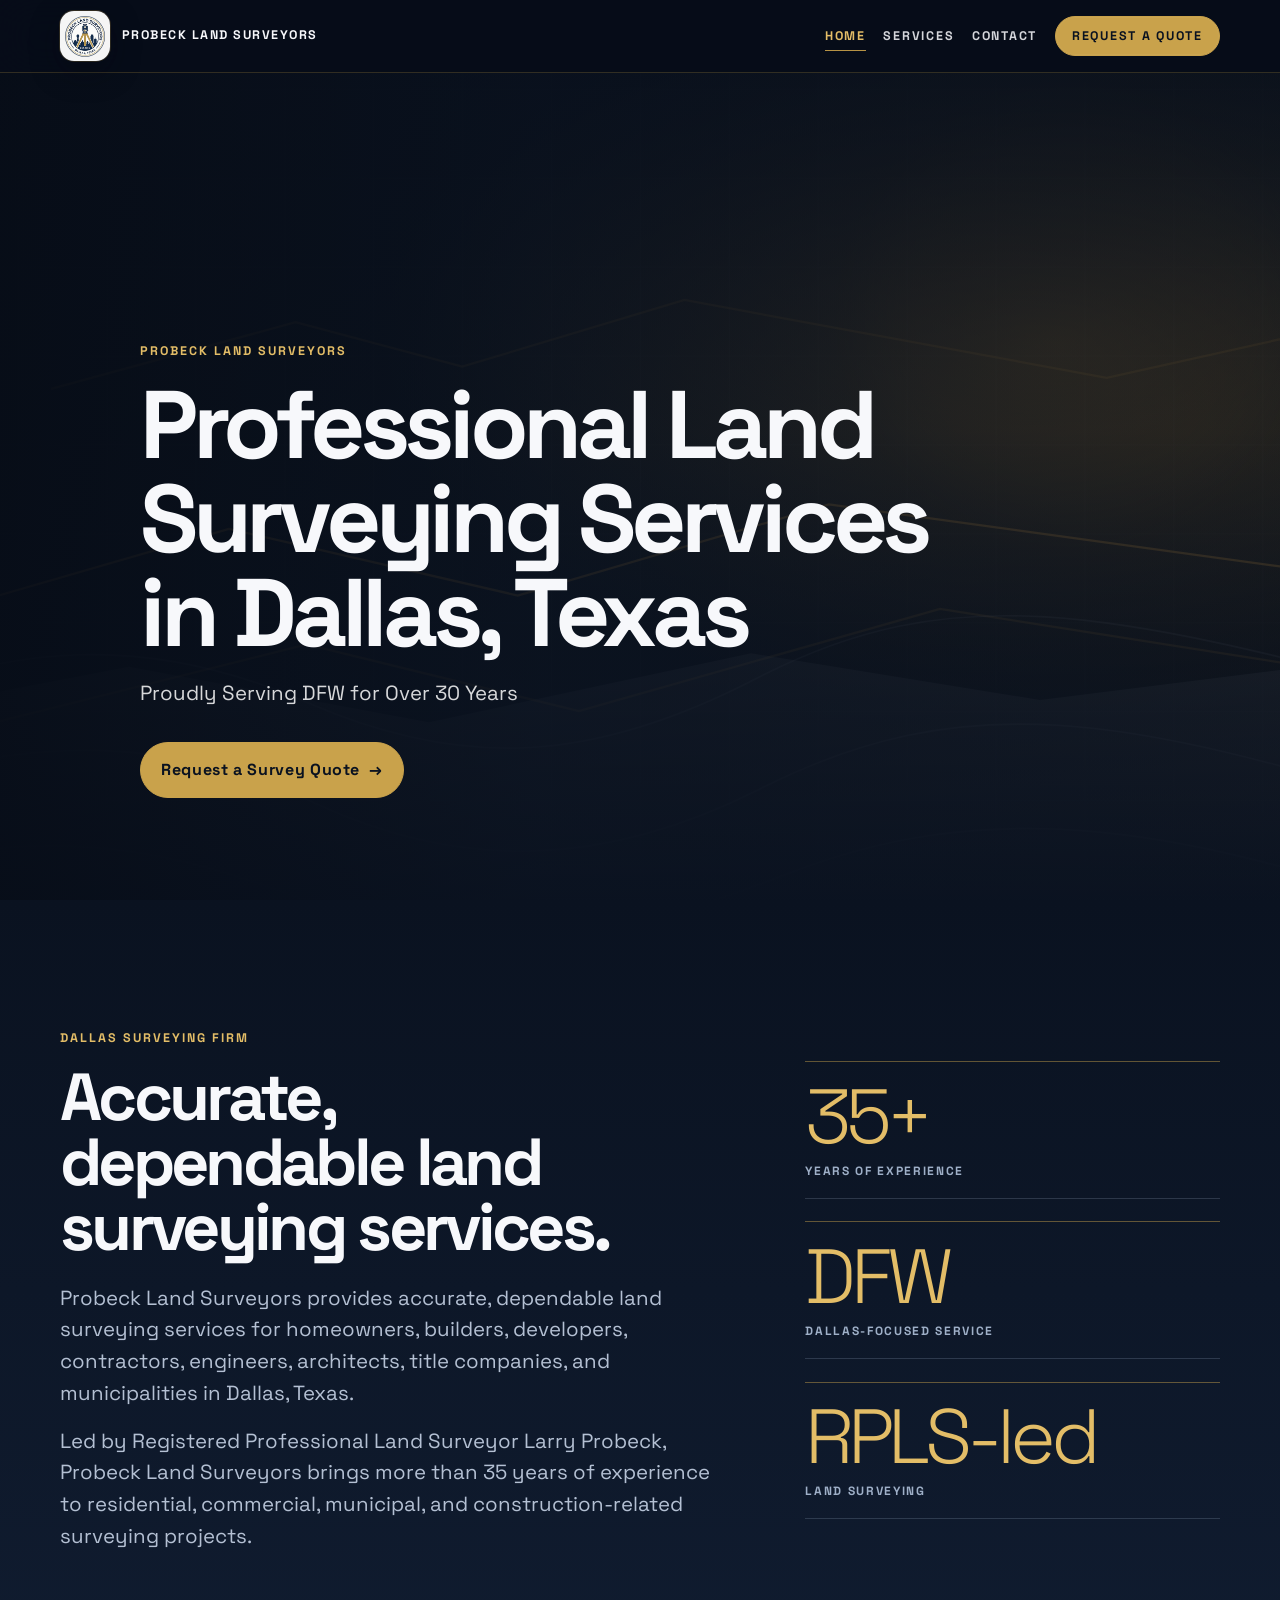
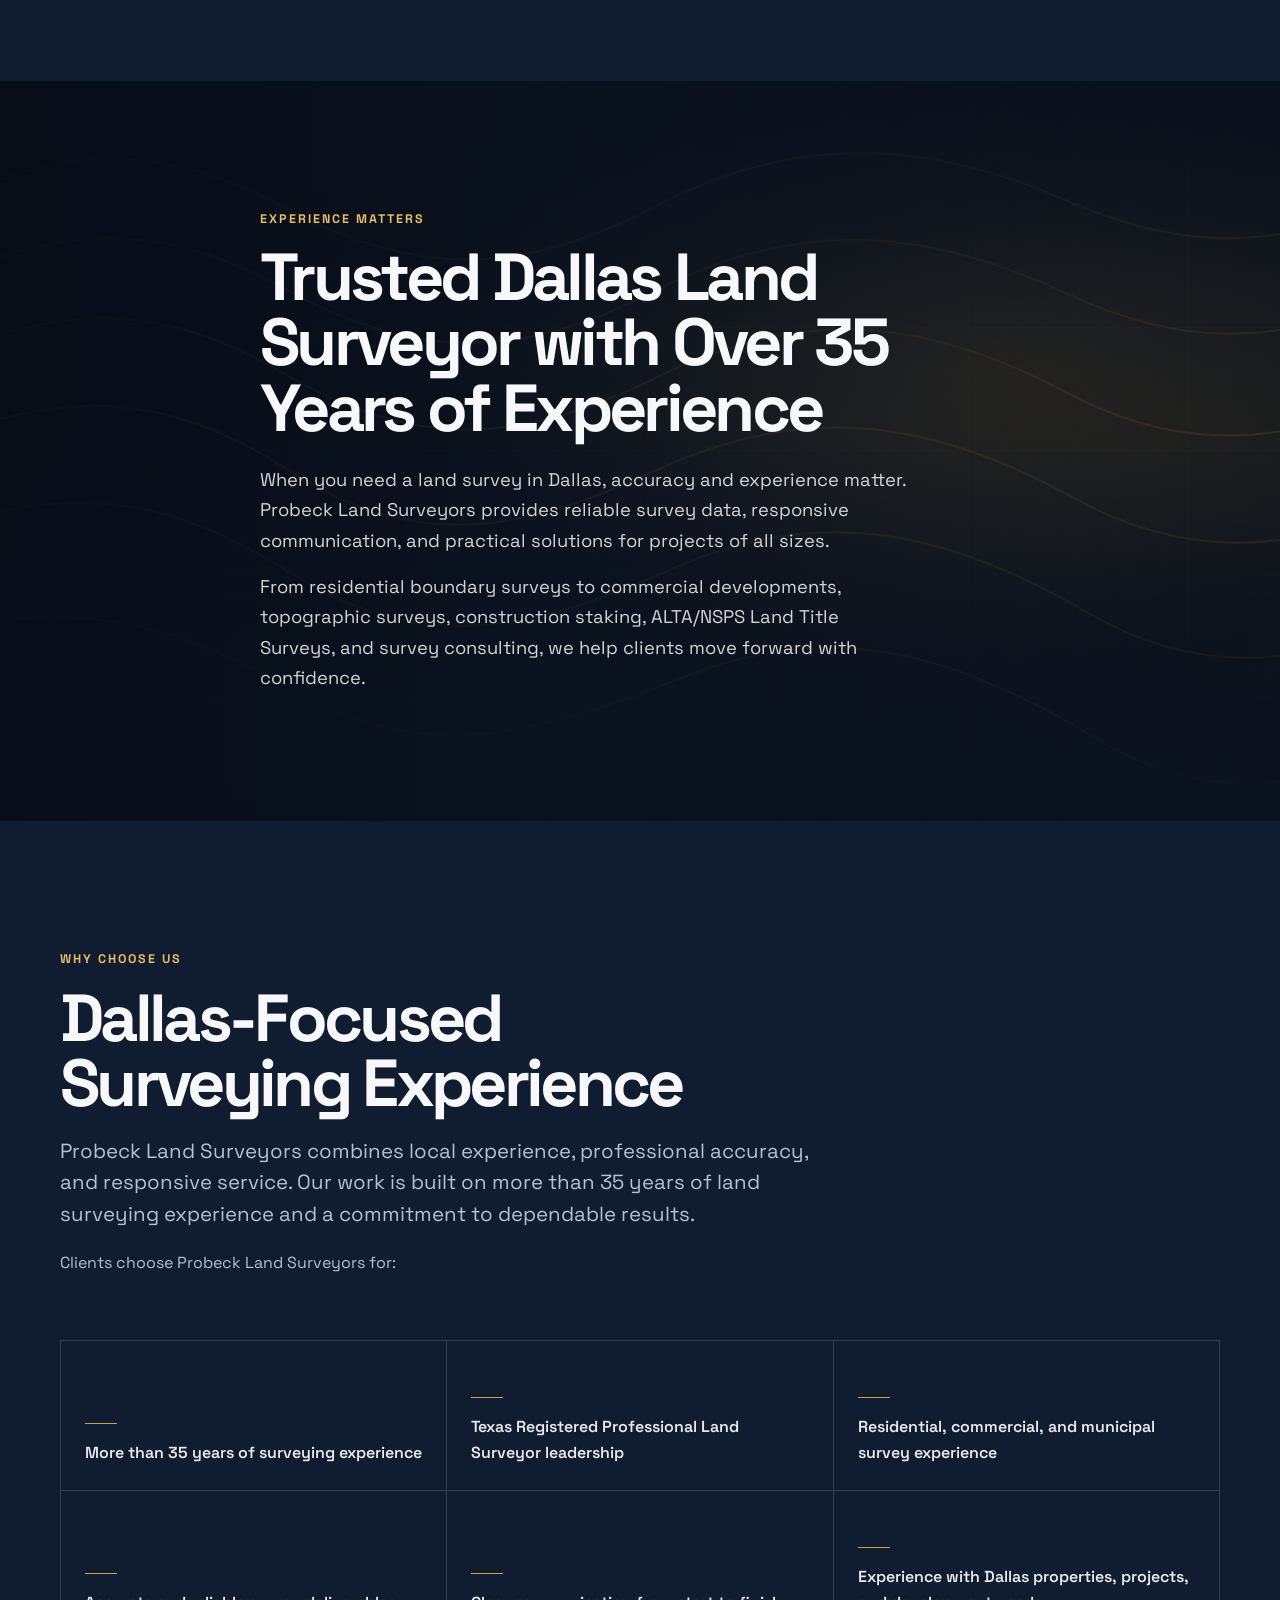
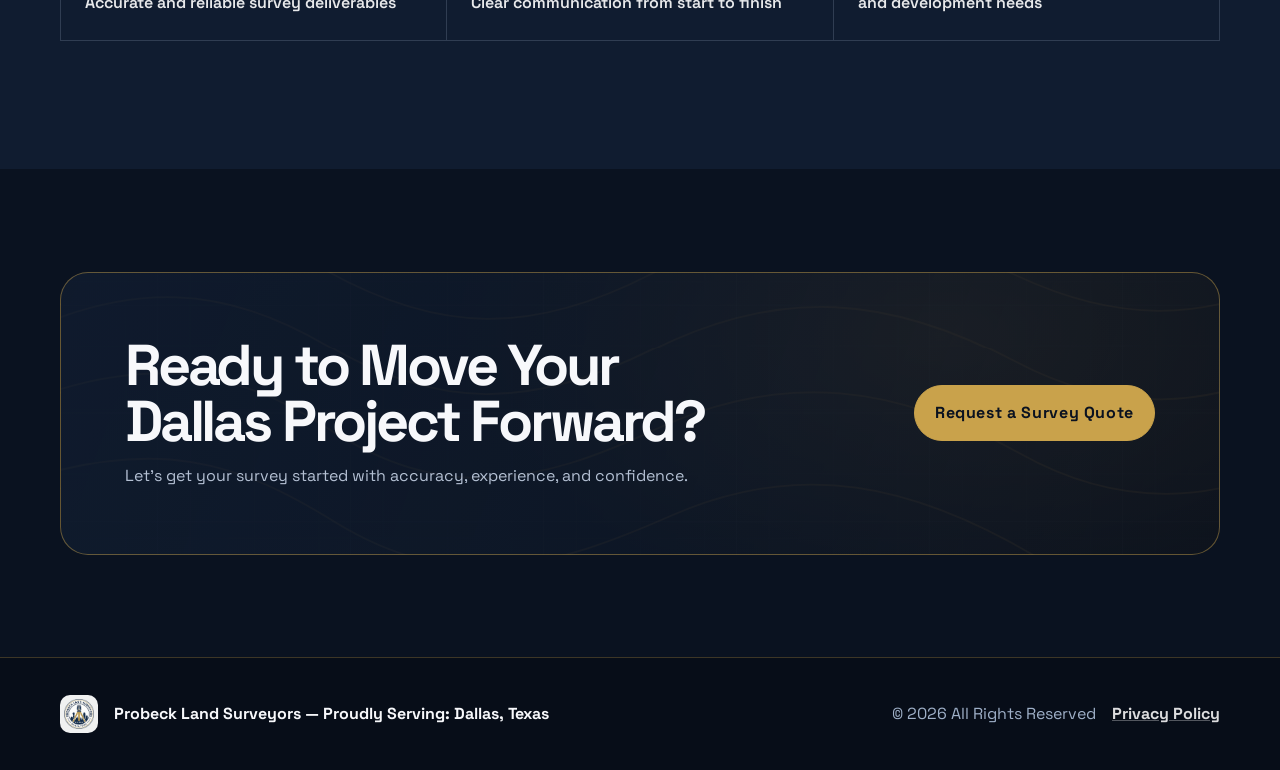
==== commit da612df9: "Add company name to home hero; remove public email address site-wide" ====
--- a/index.html
+++ b/index.html
@@ -22,7 +22,6 @@
     "@type": "ProfessionalService",
     "name": "Probeck Land Surveyors",
     "url": "https://www.probecksurveying.com",
-    "email": "Larry@probecksurveying.com",
     "areaServed": "Dallas, TX",
     "address": {
       "@type": "PostalAddress",
@@ -38,6 +37,7 @@
   <div class="container header-inner">
     <a class="logo" href="index.html" aria-label="Probeck Land Surveyors home">
       <span class="logo-chip"><img src="images/logo-site.png" alt="Probeck Land Surveyors logo" width="80" height="80"></span>
+      <span class="logo-text">Probeck Land Surveyors</span>
       <span class="sr-only">PLS</span>
       <span class="sr-only">Probeck Surveying</span>
       <span class="sr-only">Dallas, Texas</span>
@@ -59,7 +59,7 @@
   <section class="hero cinematic-hero" aria-labelledby="home-hero-title">
     <div class="hero-media" aria-hidden="true"></div>
     <div class="container hero-content" data-reveal>
-      <p class="eyebrow">RPLS-led land surveying</p>
+      <p class="eyebrow">PROBECK LAND SURVEYORS</p>
       <h1 id="home-hero-title">Professional Land Surveying Services in Dallas, Texas</h1>
       <p class="lead">Proudly Serving DFW for Over 30 Years</p>
       <span class="sr-only">35+ years of experience</span>
@@ -129,8 +129,7 @@
     <div class="footer-brand-block">
       <img class="footer-logo" src="images/logo-site.png" alt="Probeck Land Surveyors logo" width="80" height="80" loading="lazy">
       <div>
-        <div class="footer-brand">Probeck Surveying — Proudly Serving: Dallas, Texas</div>
-        <p>Email: <a href="mailto:Larry@probecksurveying.com">Larry@probecksurveying.com</a></p>
+        <div class="footer-brand">Probeck Land Surveyors — Proudly Serving: Dallas, Texas</div>
       </div>
     </div>
     <div class="footer-links">
--- a/css/style.css
+++ b/css/style.css
@@ -1,16 +1,25 @@
 /* Probeck Land Surveyors — dark cinematic redesign */
 :root {
-  --bg: #0a0d10;
-  --bg-2: #0e1317;
-  --surface: #111820;
-  --surface-2: #151d25;
-  --line: rgba(240, 246, 250, .14);
-  --line-strong: rgba(240, 246, 250, .26);
-  --text: #f4f7f8;
-  --muted: rgba(244, 247, 248, .74);
-  --muted-2: rgba(244, 247, 248, .58);
-  --accent: #d59a3a;
-  --accent-2: #f1be62;
+  --color-bg: #0a1220;
+  --color-bg-deep: #070d18;
+  --color-surface: #101c30;
+  --color-surface-strong: #14243a;
+  --color-accent: #c9a24b;
+  --color-accent-hover: #e3bd67;
+  --color-text: #f7f8fb;
+  --color-muted: #b4c0d3;
+  --color-muted-soft: #9fb0c8;
+  --bg: var(--color-bg);
+  --bg-2: var(--color-bg-deep);
+  --surface: var(--color-surface);
+  --surface-2: var(--color-surface-strong);
+  --line: rgba(159, 176, 200, .22);
+  --line-strong: rgba(201, 162, 75, .46);
+  --text: var(--color-text);
+  --muted: var(--color-muted);
+  --muted-2: var(--color-muted-soft);
+  --accent: var(--color-accent);
+  --accent-2: var(--color-accent-hover);
   --success: #74d7a0;
   --error: #ff9a8d;
   --container: 1160px;
@@ -69,34 +78,38 @@
 .site-header {
   position: fixed; inset: 0 0 auto; z-index: 100;
   min-height: var(--header-height);
-  background: rgba(8, 10, 12, .62);
+  background: rgba(7, 13, 24, .92);
   backdrop-filter: saturate(160%) blur(20px);
-  border-bottom: 1px solid rgba(255,255,255,.1);
+  border-bottom: 1px solid rgba(201, 162, 75, .22);
 }
 .header-inner { min-height: var(--header-height); display: flex; align-items: center; justify-content: space-between; gap: 1.2rem; }
-.logo { display: inline-flex; align-items: center; text-decoration: none; position: relative; z-index: 111; }
+.logo { display: inline-flex; align-items: center; gap: .75rem; text-decoration: none; position: relative; z-index: 111; }
 .logo-chip {
   display: inline-grid; place-items: center; width: 50px; height: 50px; border-radius: 14px;
-  background: rgba(255,255,255,.95); padding: 5px; box-shadow: 0 10px 30px rgba(0,0,0,.28);
+  background: rgba(255,255,255,.96); padding: 5px; box-shadow: 0 10px 30px rgba(4, 9, 18, .36), 0 0 0 1px rgba(201, 162, 75, .24);
 }
 .logo-chip img { width: 100%; height: 100%; object-fit: contain; display: block; }
+.logo-text { color: var(--text); font-size: .78rem; font-weight: 700; letter-spacing: .12em; line-height: 1.1; text-transform: uppercase; }
 .nav-toggle {
   display: none; width: 48px; height: 48px; border: 1px solid var(--line); border-radius: 999px;
-  background: rgba(255,255,255,.04); color: var(--text); cursor: pointer; position: relative; z-index: 111;
-}
+  background: rgba(16, 28, 48, .92); color: var(--text); cursor: pointer; position: relative; z-index: 111;
+}
+.nav-toggle[aria-expanded="true"] { background: var(--accent); color: var(--bg); border-color: var(--accent-2); }
 .nav-toggle span { display: block; width: 19px; height: 2px; margin: 5px auto; background: currentColor; border-radius: 99px; transition: transform .25s var(--ease), opacity .2s var(--ease); }
 .nav-toggle[aria-expanded="true"] span:nth-child(1) { transform: translateY(7px) rotate(45deg); }
 .nav-toggle[aria-expanded="true"] span:nth-child(2) { opacity: 0; }
 .nav-toggle[aria-expanded="true"] span:nth-child(3) { transform: translateY(-7px) rotate(-45deg); }
 .site-nav ul { list-style: none; display: flex; align-items: center; gap: 1.1rem; padding: 0; margin: 0; }
 .site-nav a {
-  min-height: 44px; display: inline-flex; align-items: center; color: rgba(255,255,255,.82);
+  position: relative; min-height: 44px; display: inline-flex; align-items: center; color: rgba(247,248,251,.86);
   font-size: .78rem; font-weight: 700; letter-spacing: .14em; text-transform: uppercase; text-decoration: none;
   transition: color .2s var(--ease), transform .2s var(--ease), border-color .2s var(--ease), background .2s var(--ease);
 }
-.site-nav a:hover, .site-nav a[aria-current="page"] { color: var(--text); }
-.site-nav .nav-cta { min-height: 40px; padding: 0 1rem; border: 1px solid rgba(255,255,255,.38); border-radius: 999px; background: rgba(255,255,255,.04); }
-.site-nav .nav-cta:hover { background: var(--text); color: var(--bg); border-color: var(--text); }
+.site-nav a:hover, .site-nav a[aria-current="page"] { color: var(--accent-2); }
+.site-nav a[aria-current="page"]::after { content: ""; position: absolute; left: 0; right: 0; bottom: .45rem; height: 1px; background: var(--accent); opacity: .9; }
+.site-nav .nav-cta { min-height: 40px; padding: 0 1rem; border: 1px solid var(--accent); border-radius: 999px; background: var(--accent); color: var(--bg); box-shadow: 0 0 0 1px rgba(255,255,255,.04) inset; }
+.site-nav .nav-cta:hover { background: var(--accent-2); color: var(--bg); border-color: var(--accent-2); transform: translateY(-1px); }
+.site-nav .nav-cta::after { display: none; }
 
 .hero, .page-hero, .image-band { position: relative; overflow: hidden; isolation: isolate; }
 .hero { min-height: 100svh; display: grid; align-items: end; padding-top: var(--header-height); }
@@ -106,14 +119,14 @@
 .hero-media { background-image: url('../images/hero-home.svg'); }
 .hero::after, .image-band::after, .page-hero::after {
   content: ""; position: absolute; inset: 0; z-index: -1; pointer-events: none;
-  background: linear-gradient(90deg, rgba(5,7,9,.88) 0%, rgba(5,7,9,.62) 42%, rgba(5,7,9,.35) 100%), linear-gradient(0deg, rgba(10,13,16,.96) 0%, rgba(10,13,16,.12) 52%, rgba(10,13,16,.72) 100%);
+  background: linear-gradient(90deg, rgba(7,13,24,.9) 0%, rgba(10,18,32,.7) 42%, rgba(10,18,32,.42) 100%), linear-gradient(0deg, rgba(10,18,32,.97) 0%, rgba(10,18,32,.16) 52%, rgba(7,13,24,.82) 100%);
 }
 .hero-content { padding: clamp(7rem, 12vw, 10rem) 0 clamp(4rem, 8vw, 7rem); max-width: 1000px; }
 .hero .lead { margin-top: 1.15rem; max-width: 700px; color: rgba(255,255,255,.84); }
 .hero .button { margin-top: 2rem; }
 .button {
   display: inline-flex; align-items: center; justify-content: center; gap: .55rem; min-height: 48px; border-radius: 999px;
-  padding: .85rem 1.25rem; border: 1px solid rgba(255,255,255,.42); background: var(--text); color: var(--bg);
+  padding: .85rem 1.25rem; border: 1px solid var(--accent); background: var(--accent); color: var(--bg);
   font-weight: 700; letter-spacing: .04em; text-decoration: none; cursor: pointer;
   transition: transform .22s var(--ease), background .22s var(--ease), border-color .22s var(--ease), color .22s var(--ease);
 }
@@ -121,12 +134,12 @@
 .button-secondary { background: transparent; color: var(--text); }
 .button-full { width: 100%; }
 
-.intro-section { background: linear-gradient(180deg, #0a0d10 0%, #0c1115 100%); }
+.intro-section { background: linear-gradient(180deg, var(--bg) 0%, var(--surface) 100%); }
 .intro-grid, .split-grid { display: grid; grid-template-columns: minmax(0, .98fr) minmax(300px, .62fr); gap: clamp(3rem, 7vw, 6rem); align-items: center; }
 .intro-copy { margin-top: 1.4rem; }
 .stat-grid { display: grid; grid-template-columns: 1fr; gap: 1.4rem; align-items: end; }
 .stat { padding: 1.2rem 0; border-top: 1px solid var(--line-strong); border-bottom: 1px solid var(--line); }
-.stat strong { display: block; color: var(--text); font-size: clamp(2.4rem, 6vw, 5.5rem); font-weight: 300; line-height: .9; letter-spacing: -.07em; }
+.stat strong { display: block; color: var(--accent-2); font-size: clamp(2.4rem, 6vw, 5.5rem); font-weight: 300; line-height: .9; letter-spacing: -.07em; }
 .stat span { display: block; margin-top: .75rem; color: var(--muted-2); font-size: .75rem; font-weight: 700; text-transform: uppercase; letter-spacing: .14em; line-height: 1.35; }
 .stat-generated::before { content: attr(data-stat); }
 .image-band { min-height: clamp(640px, 78vh, 860px); display: grid; align-items: center; }
@@ -134,7 +147,7 @@
 .image-band-content { max-width: 760px; padding: clamp(5rem, 10vw, 9rem) 0; }
 .image-band-content p:not(.eyebrow) { max-width: 650px; color: rgba(255,255,255,.82); font-size: clamp(1rem, 1.45vw, 1.15rem); }
 .image-band-content h2 { margin-bottom: 1.5rem; }
-.why-section { background: #0b0f12; }
+.why-section { background: var(--surface); }
 .check-grid { display: grid; grid-template-columns: repeat(3, 1fr); gap: 0; border-top: 1px solid var(--line); border-left: 1px solid var(--line); }
 .check-item { min-height: 150px; display: flex; align-items: end; padding: 1.5rem; border-right: 1px solid var(--line); border-bottom: 1px solid var(--line); color: rgba(255,255,255,.9); font-weight: 600; }
 .check-item span::before { content: ""; display: block; width: 32px; height: 1px; margin-bottom: 1rem; background: var(--accent); }
@@ -145,7 +158,7 @@
 .contact-hero::before, .privacy-hero::before { background-image: url('../images/section-topo.svg'); }
 .page-hero .container { padding: clamp(6rem, 11vw, 9rem) 0 clamp(4rem, 7vw, 6rem); }
 .page-hero .lead { margin-top: 1rem; color: rgba(255,255,255,.82); }
-.services-panels { background: #0a0d10; }
+.services-panels { background: var(--bg); }
 .service-panel { display: grid; grid-template-columns: minmax(0, 1.08fr) minmax(300px, .72fr); gap: clamp(1.8rem, 5vw, 4.5rem); align-items: center; padding: clamp(2.5rem, 5vw, 4.5rem) 0; border-top: 1px solid var(--line); }
 .service-panel-reverse { grid-template-columns: minmax(300px, .72fr) minmax(0, 1.08fr); }
 .service-panel-reverse .panel-image { order: 2; }
@@ -156,29 +169,35 @@
 .panel-copy li, .service-card li { color: var(--muted); padding-bottom: .7rem; border-bottom: 1px solid var(--line); }
 .closing-line { margin-top: 2rem; padding: 1.2rem 0 0; border-top: 1px solid var(--accent); color: rgba(255,255,255,.86); font-weight: 600; }
 
-.contact-section { background: linear-gradient(180deg, #0a0d10, #0d1217); }
-.contact-grid { display: grid; grid-template-columns: minmax(260px, .72fr) minmax(0, 1fr); gap: clamp(2.5rem, 6vw, 5rem); align-items: start; }
+.contact-section { background: linear-gradient(180deg, var(--bg), var(--surface)); padding: clamp(1.25rem, 3vw, 2.4rem) 0 clamp(3rem, 6vw, 5rem); }
+.contact-hero { min-height: 0; background: var(--bg); }
+.contact-hero::after { background: linear-gradient(180deg, rgba(7,13,24,.94), rgba(10,18,32,.96)); }
+.contact-hero .container { padding: calc(var(--header-height) + 1.4rem) 0 1.15rem; }
+.contact-hero h1 { font-size: clamp(2.25rem, 5vw, 4.5rem); }
+.contact-grid { display: grid; grid-template-columns: minmax(0, 1.08fr) minmax(260px, .72fr); gap: clamp(1.5rem, 4vw, 3.5rem); align-items: start; }
+.contact-grid > aside { order: 2; }
+#contact-form { order: 1; }
 .contact-copy { margin-top: 1.1rem; }
 .info-list { display: grid; grid-template-columns: repeat(2, 1fr); gap: 1rem; margin-top: 2rem; }
-.info-item, .surface-card { background: rgba(255,255,255,.035); border: 1px solid var(--line); border-radius: var(--radius); }
+.info-item, .surface-card { background: rgba(16, 28, 48, .88); border: 1px solid var(--line); border-radius: var(--radius); }
 .info-item { padding: 1.15rem; }
 .info-item h3 { font-size: 1rem; line-height: 1.2; margin-bottom: .45rem; }
 .info-item a { color: var(--text); font-weight: 700; }
 .hours-list { list-style: none; padding: 0; margin: .25rem 0 0; color: var(--muted); }
 .hours-list li + li { margin-top: .35rem; }
-.contact-form { padding: clamp(1.25rem, 3vw, 2.2rem); }
+.contact-form { padding: clamp(1.2rem, 2.4vw, 1.85rem); border-top: 3px solid var(--accent); box-shadow: 0 24px 70px rgba(3, 8, 17, .34); }
 .form-grid { display: grid; grid-template-columns: repeat(2, 1fr); gap: 1rem; }
 .form-field { display: grid; gap: .45rem; }
 .form-field-full { grid-column: 1 / -1; }
 label { color: var(--text); font-weight: 600; font-size: .9rem; }
 .required { color: var(--accent-2); }
 input, select, textarea {
-  width: 100%; border: 1px solid rgba(255,255,255,.22); border-radius: 14px; background: rgba(5,7,9,.42); color: var(--text);
+  width: 100%; border: 1px solid rgba(159,176,200,.34); border-radius: 14px; background: rgba(7, 13, 24, .72); color: var(--text);
   font: inherit; padding: .85rem .9rem; transition: border-color .2s var(--ease), box-shadow .2s var(--ease), background .2s var(--ease);
 }
-select option { color: #0a0d10; }
+select option { color: var(--bg); }
 textarea { min-height: 150px; resize: vertical; }
-input:focus, select:focus, textarea:focus { outline: none; border-color: var(--accent-2); box-shadow: 0 0 0 4px rgba(213,154,58,.18); background: rgba(255,255,255,.055); }
+input:focus, select:focus, textarea:focus { outline: none; border-color: var(--accent-2); box-shadow: 0 0 0 4px rgba(201,162,75,.22); background: rgba(20, 36, 58, .86); }
 .field-error { min-height: 1.1rem; color: var(--error); font-size: .9rem; font-weight: 600; }
 input[aria-invalid="true"], select[aria-invalid="true"], textarea[aria-invalid="true"] { border-color: var(--error); }
 .form-actions { display: grid; gap: .85rem; margin-top: 1rem; }
@@ -188,16 +207,16 @@
 .form-status.error { color: #ffe5e1; background: rgba(255, 120, 104, .16); border: 1px solid rgba(255,154,141,.55); }
 .form-note { font-size: .92rem; color: var(--muted-2); }
 .form-note a, .form-status a { color: var(--text); font-weight: 700; }
-.privacy-section { background: #0a0d10; }
+.privacy-section { background: var(--bg); }
 .privacy-content { max-width: 720px; }
 .privacy-content h2 { margin-top: 2.6rem; font-size: clamp(1.6rem, 3vw, 2.3rem); }
 .privacy-content p { color: rgba(255,255,255,.78); }
-.template-notice { padding: 1rem 1.15rem; border-radius: 18px; background: rgba(213,154,58,.12); border: 1px solid rgba(213,154,58,.42); color: var(--text) !important; font-weight: 600; margin-bottom: 1.5rem; }
-
-.cta-band { margin: clamp(4rem, 8vw, 7rem) auto 0; padding: clamp(2rem, 5vw, 4rem); border-radius: var(--radius); border: 1px solid var(--line); background: linear-gradient(110deg, rgba(255,255,255,.07), rgba(255,255,255,.025)), url('../images/section-topo.svg') center/cover; display: grid; grid-template-columns: minmax(0,1fr) auto; gap: 1.5rem; align-items: center; }
+.template-notice { padding: 1rem 1.15rem; border-radius: 18px; background: rgba(201,162,75,.13); border: 1px solid rgba(201,162,75,.5); color: var(--text) !important; font-weight: 600; margin-bottom: 1.5rem; }
+
+.cta-band { margin: clamp(4rem, 8vw, 7rem) auto 0; padding: clamp(2rem, 5vw, 4rem); border-radius: var(--radius); border: 1px solid var(--line-strong); background: linear-gradient(110deg, rgba(16,28,48,.9), rgba(10,18,32,.78)), url('../images/section-topo.svg') center/cover; display: grid; grid-template-columns: minmax(0,1fr) auto; gap: 1.5rem; align-items: center; }
 .cta-band h2 { font-size: clamp(2rem, 4.5vw, 4rem); }
 .cta-band p { margin-top: .85rem; }
-.site-footer { margin-top: clamp(4rem, 8vw, 7rem); padding: 2.3rem 0; border-top: 1px solid var(--line); background: #080a0c; }
+.site-footer { margin-top: clamp(4rem, 8vw, 7rem); padding: 2.3rem 0; border-top: 1px solid rgba(201,162,75,.28); background: var(--bg-2); }
 .footer-inner { display: grid; grid-template-columns: 1fr auto; gap: 1.5rem 2rem; align-items: center; }
 .footer-brand-block { display: flex; align-items: center; gap: 1rem; }
 .footer-logo { width: 38px; height: 38px; object-fit: contain; border-radius: 10px; background: rgba(255,255,255,.94); padding: 4px; }
@@ -211,14 +230,18 @@
 @media (max-width: 1100px) {
   .intro-grid { grid-template-columns: 1fr; }
   .stat-grid { grid-template-columns: repeat(3, 1fr); }
+  .contact-grid { grid-template-columns: 1fr; }
+  .info-list { grid-template-columns: 1fr; }
 }
 @media (max-width: 980px) {
   .nav-toggle { display: inline-block; }
-  .site-nav { position: fixed; inset: 0; display: grid; align-content: center; padding: 6rem 2rem 2rem; background: rgba(7,9,11,.96); backdrop-filter: blur(24px); transform: translateY(-100%); opacity: 0; pointer-events: none; transition: transform .35s var(--ease), opacity .28s var(--ease); }
+  .site-nav { position: fixed; inset: calc(-1 * env(safe-area-inset-top, 0px)) 0 0; min-height: calc(100dvh + env(safe-area-inset-top, 0px)); display: grid; align-content: center; padding: calc(var(--header-height) + env(safe-area-inset-top, 0px) + 2rem) 1.25rem 2rem; background: rgba(7, 13, 24, .985); backdrop-filter: blur(24px); transform: translateY(-102%); opacity: 0; pointer-events: none; transition: transform .35s var(--ease), opacity .28s var(--ease); }
   .site-nav.is-open { transform: translateY(0); opacity: 1; pointer-events: auto; }
-  .site-nav ul { flex-direction: column; align-items: flex-start; gap: .5rem; width: min(100%, 560px); margin-inline: auto; }
-  .site-nav a { min-height: 64px; font-size: clamp(1.6rem, 7vw, 3.8rem); letter-spacing: -.04em; text-transform: none; font-weight: 500; }
-  .site-nav .nav-cta { min-height: 56px; margin-top: 1rem; padding: 0 1.4rem; font-size: 1rem; letter-spacing: .08em; text-transform: uppercase; }
+  .site-nav ul { flex-direction: column; align-items: stretch; gap: .75rem; width: min(100%, 560px); margin-inline: auto; }
+  .site-nav a { width: 100%; min-height: 56px; padding: .45rem .8rem; border-radius: 16px; color: var(--text); font-size: clamp(1.25rem, 5.4vw, 1.5rem); line-height: 1.2; letter-spacing: .01em; text-transform: none; font-weight: 600; border: 1px solid transparent; }
+  .site-nav a:hover, .site-nav a:active, .site-nav a[aria-current="page"] { color: var(--accent-2); background: rgba(201, 162, 75, .11); border-color: rgba(201, 162, 75, .34); }
+  .site-nav a[aria-current="page"]::after { left: .8rem; right: auto; bottom: .35rem; width: 42px; height: 2px; background: var(--accent-2); }
+  .site-nav .nav-cta { min-height: 56px; margin-top: 1rem; padding: 0 1.4rem; font-size: 1.25rem; letter-spacing: .04em; text-transform: none; justify-content: center; color: var(--bg); }
   .intro-grid, .split-grid, .contact-grid { grid-template-columns: 1fr; }
   .stat-grid { grid-template-columns: repeat(3, 1fr); }
   .check-grid { grid-template-columns: repeat(2, 1fr); }
@@ -231,14 +254,19 @@
   :root { --header-height: 66px; }
   .container { width: min(100% - 1.25rem, var(--container)); }
   .logo-chip { width: 46px; height: 46px; }
+  .logo-text { display: none; }
   .hero { min-height: 94svh; }
   .hero-content { padding-bottom: 4.5rem; }
   .section { padding: 5rem 0; }
   .section-tight { padding: 4rem 0; }
+  .contact-section { padding: .75rem 0 3rem; }
+  .contact-hero { min-height: 0; }
+  .contact-hero .container { padding: calc(var(--header-height) + .9rem) 0 .8rem; }
   .stat-grid, .check-grid, .form-grid, .info-list { grid-template-columns: 1fr; }
   .stat { padding: 1.1rem 0; }
   .check-item { min-height: 128px; padding: 1.25rem; }
   .page-hero { min-height: 50svh; }
+  .contact-hero { min-height: 0; }
   .panel-image img { min-height: 260px; }
   .button, .hero .button, .cta-band .button { width: 100%; }
   .footer-inner { grid-template-columns: 1fr; }
